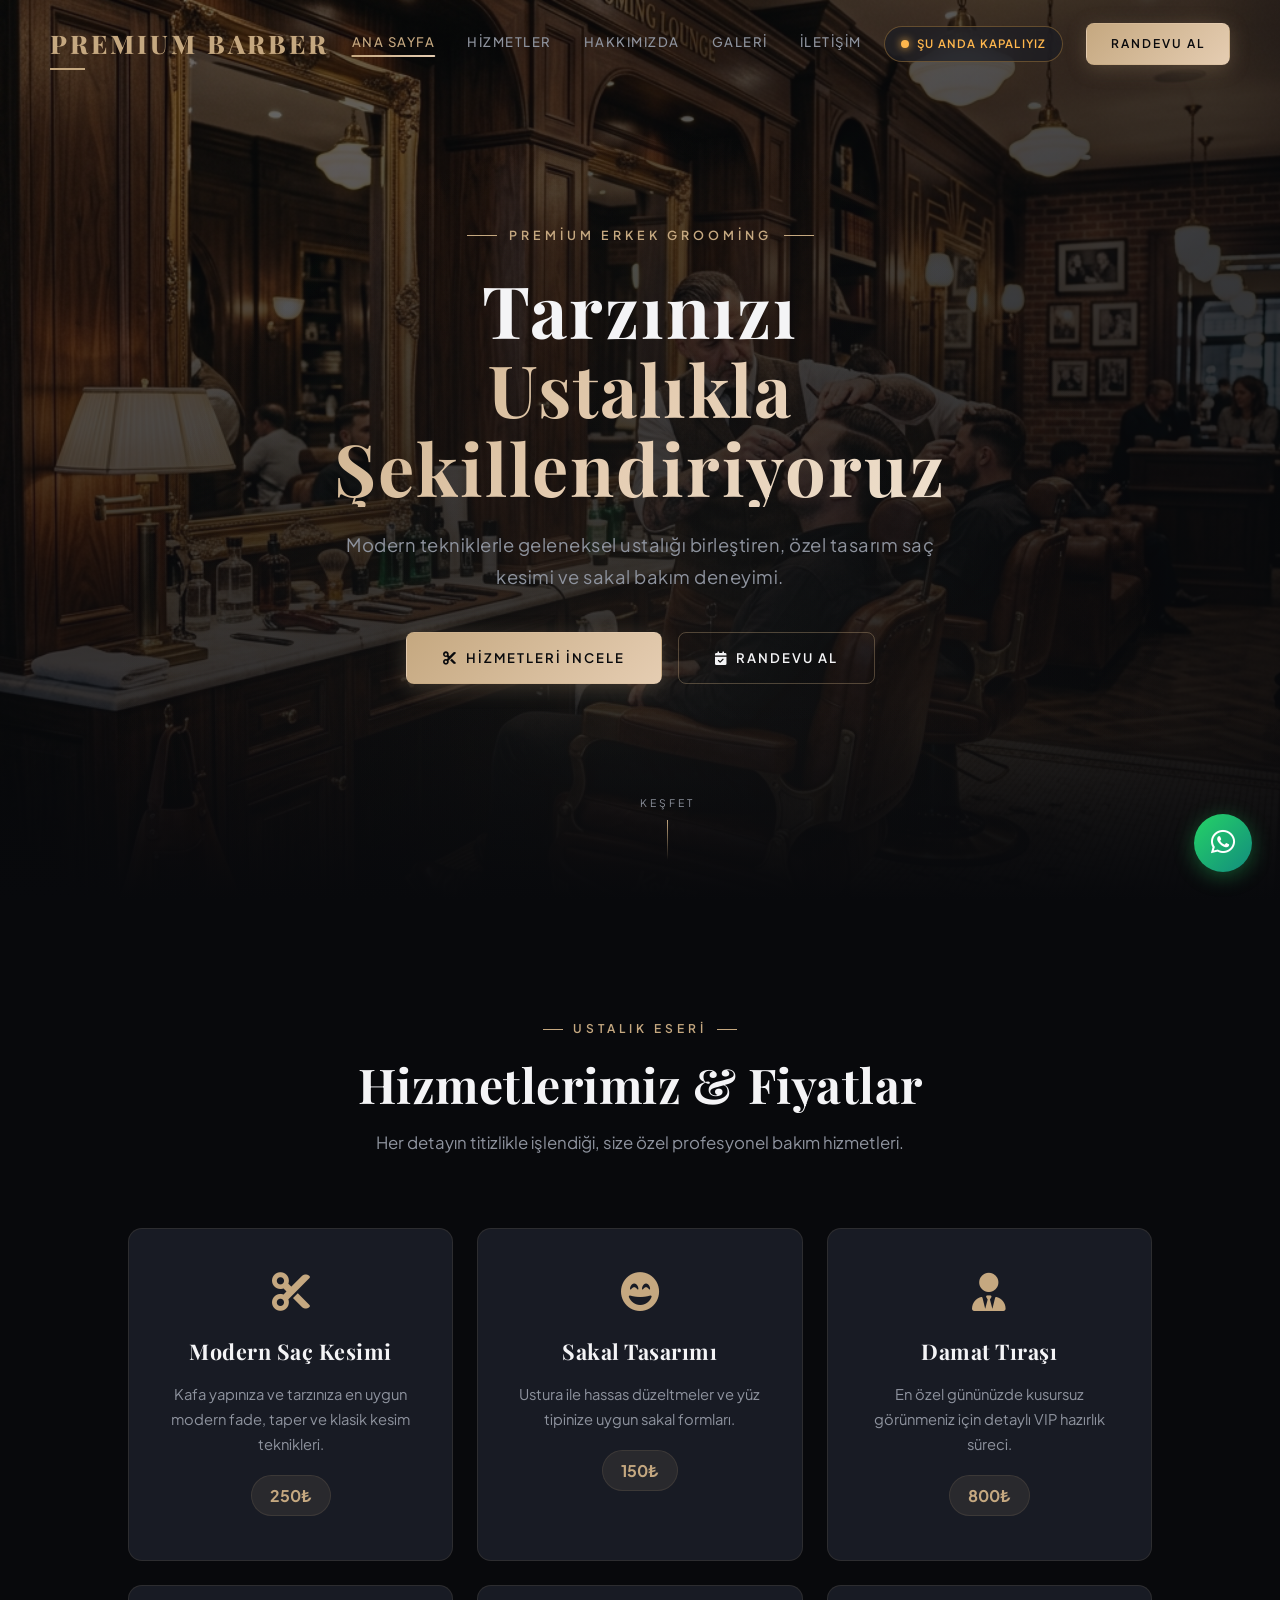
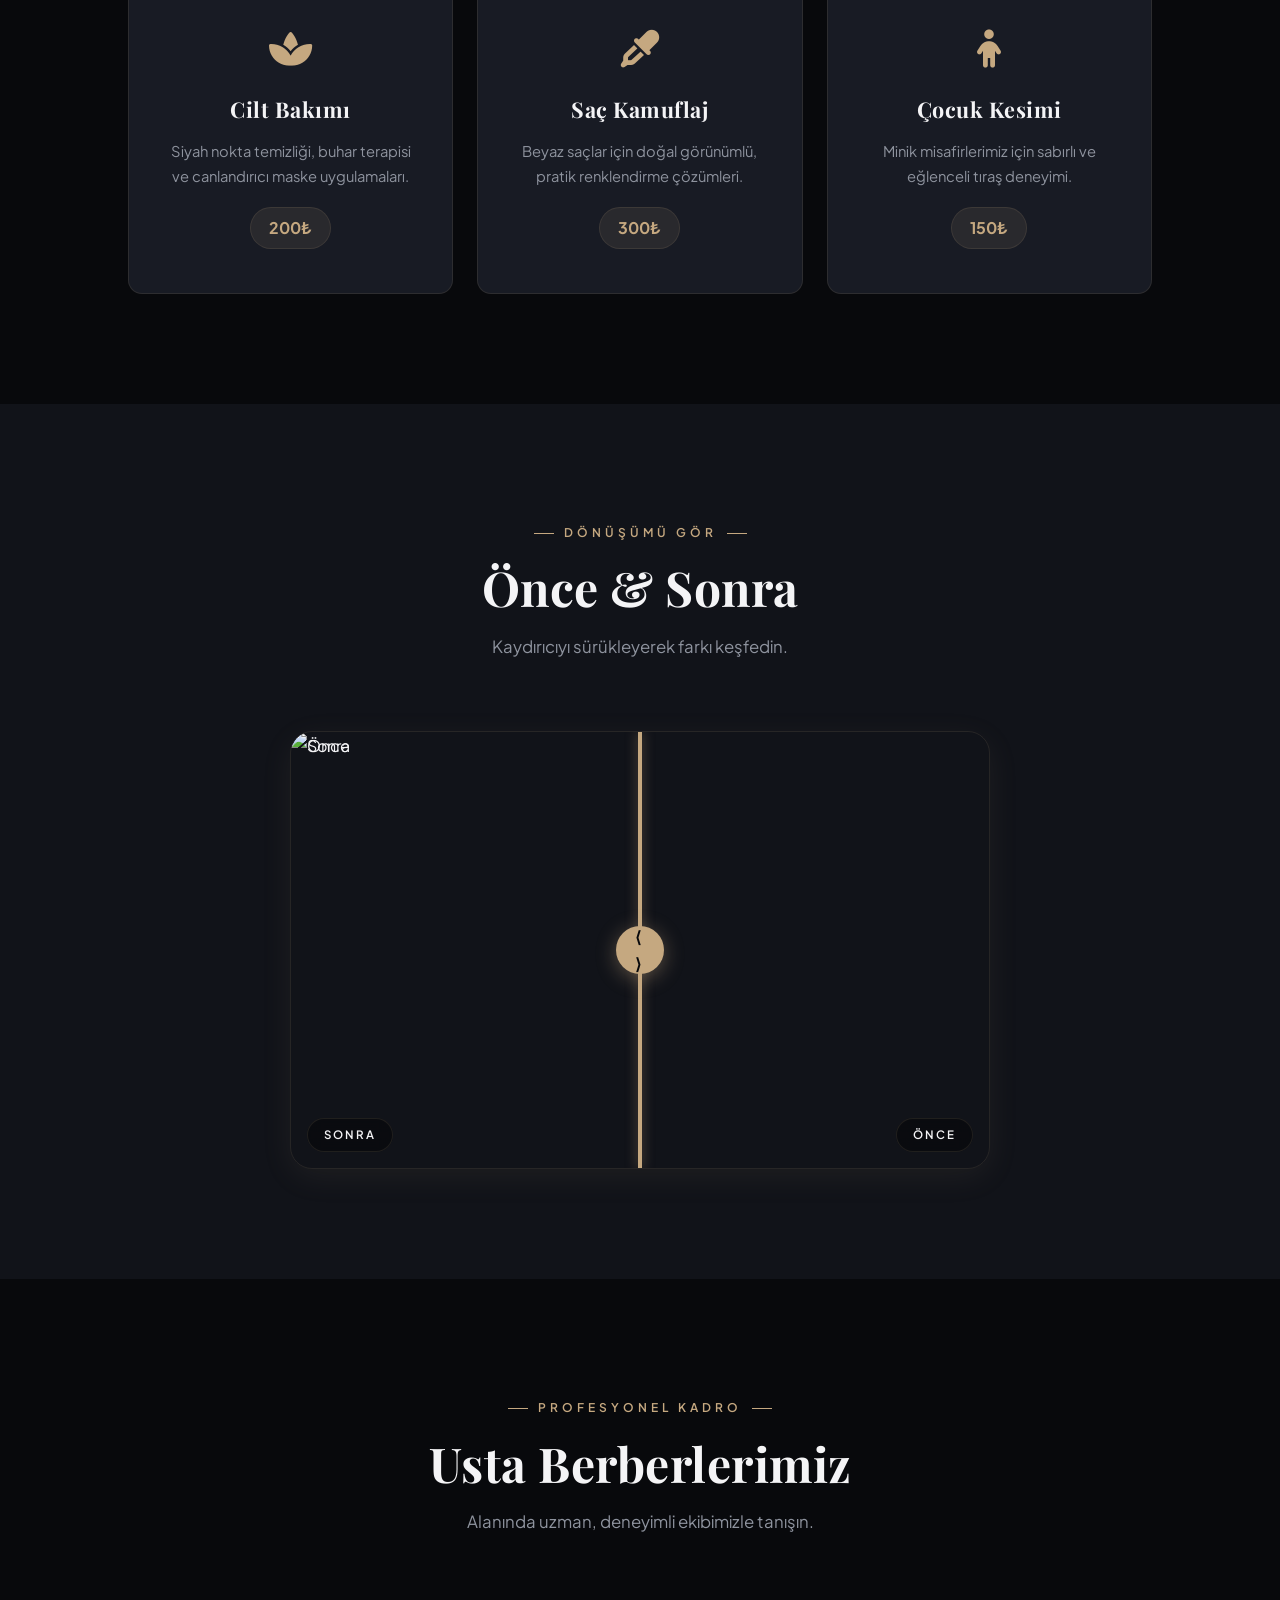
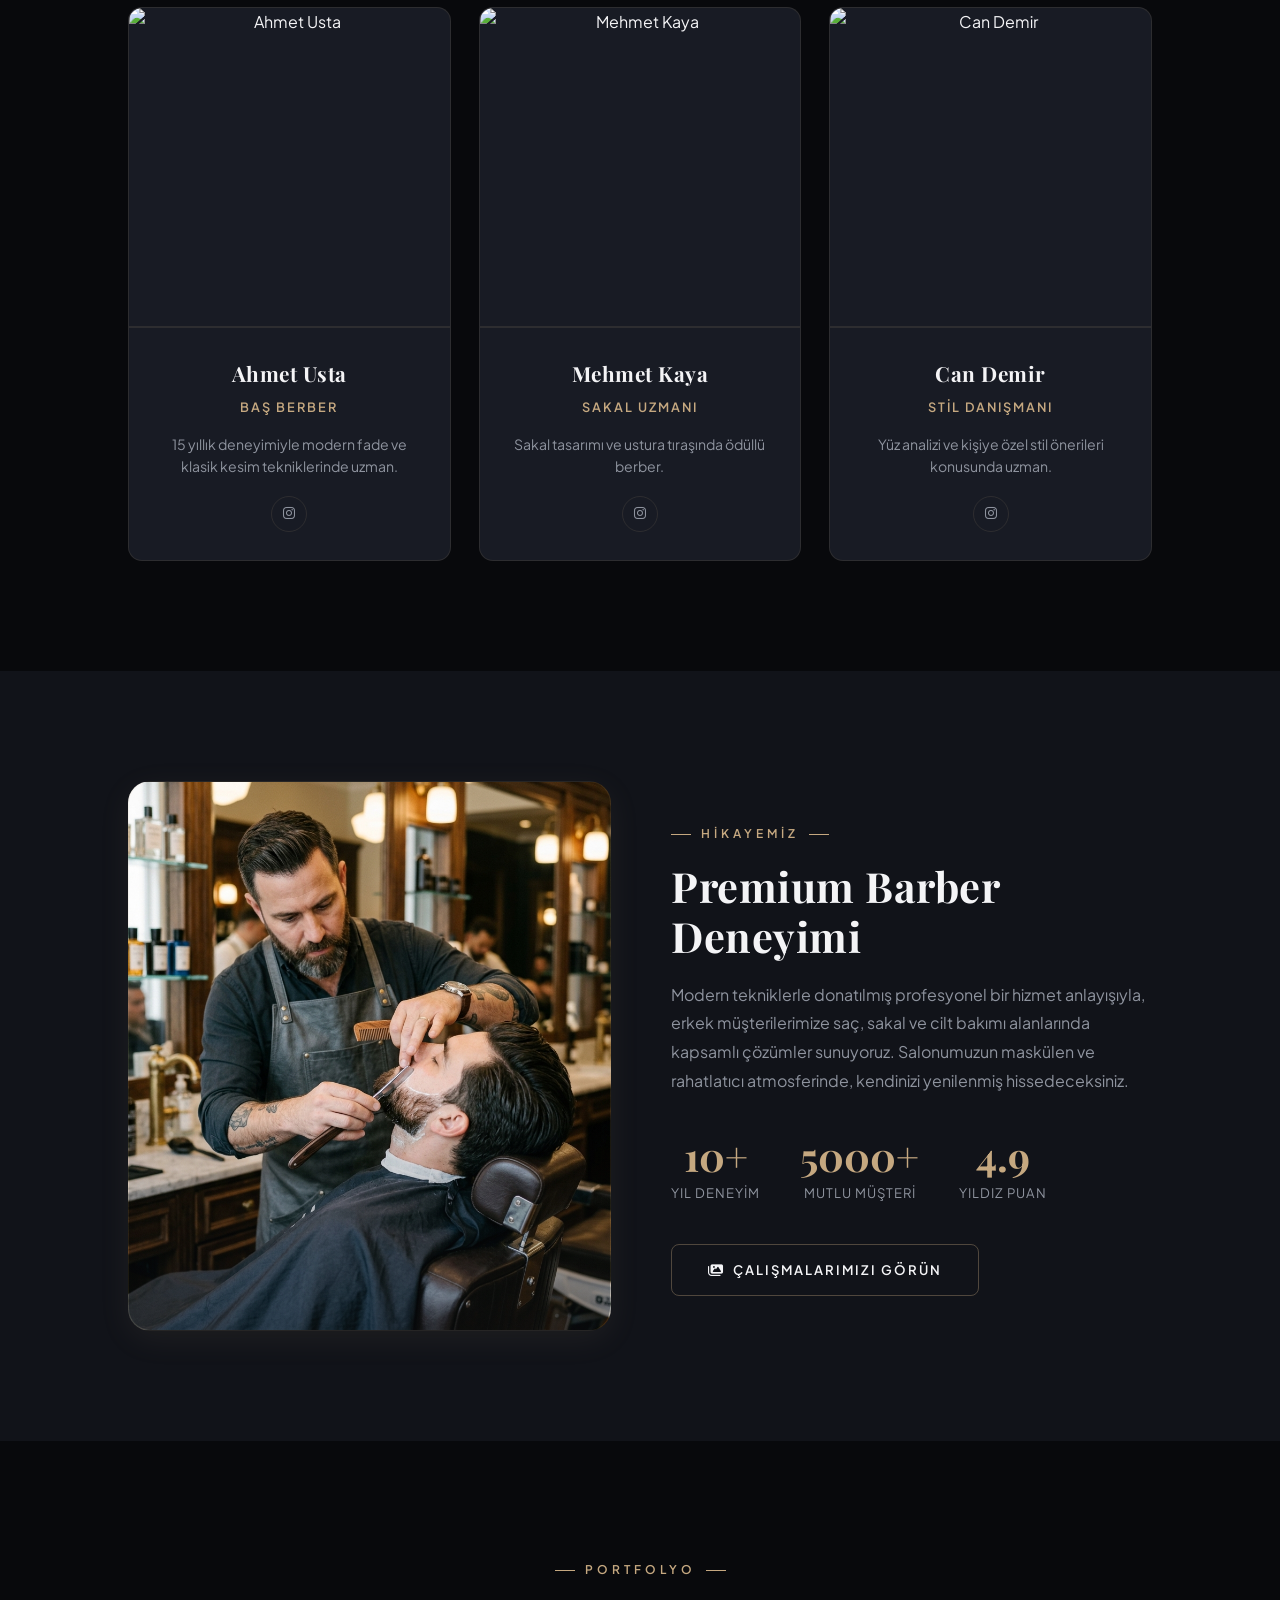
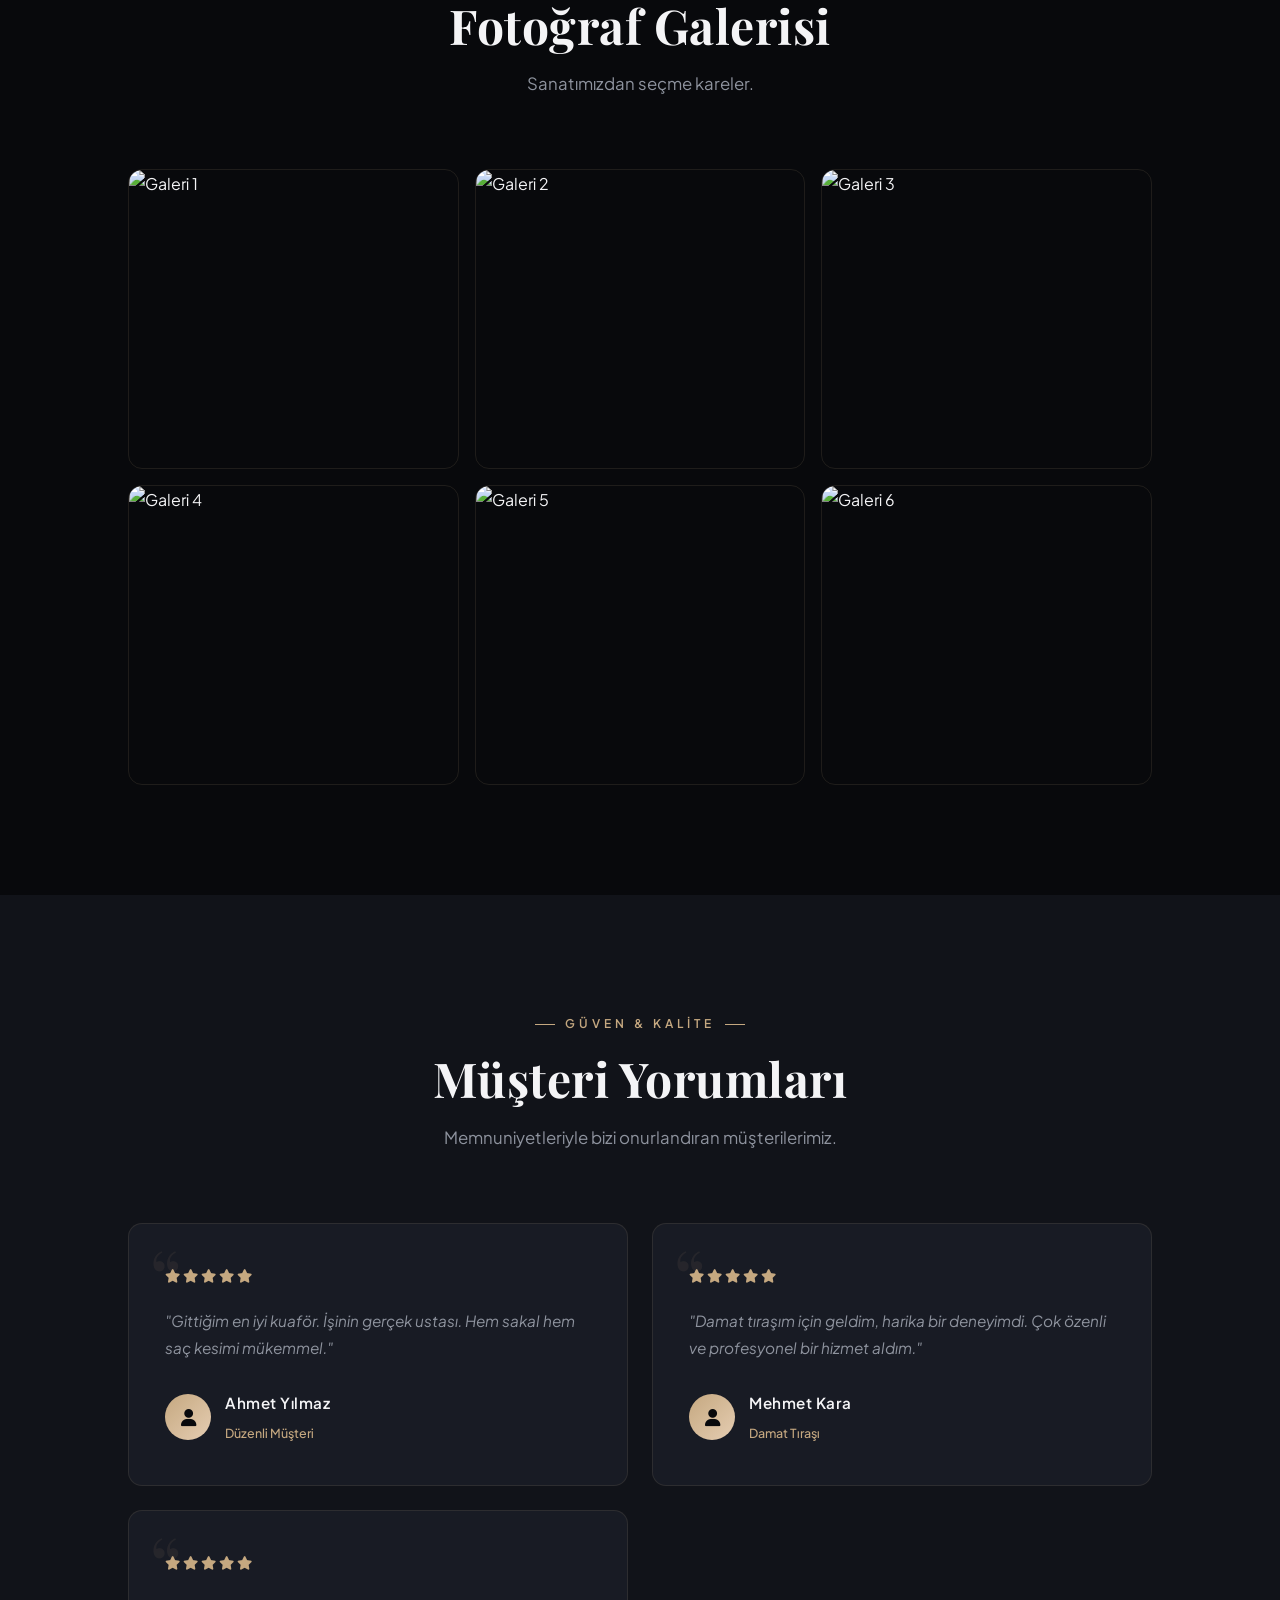
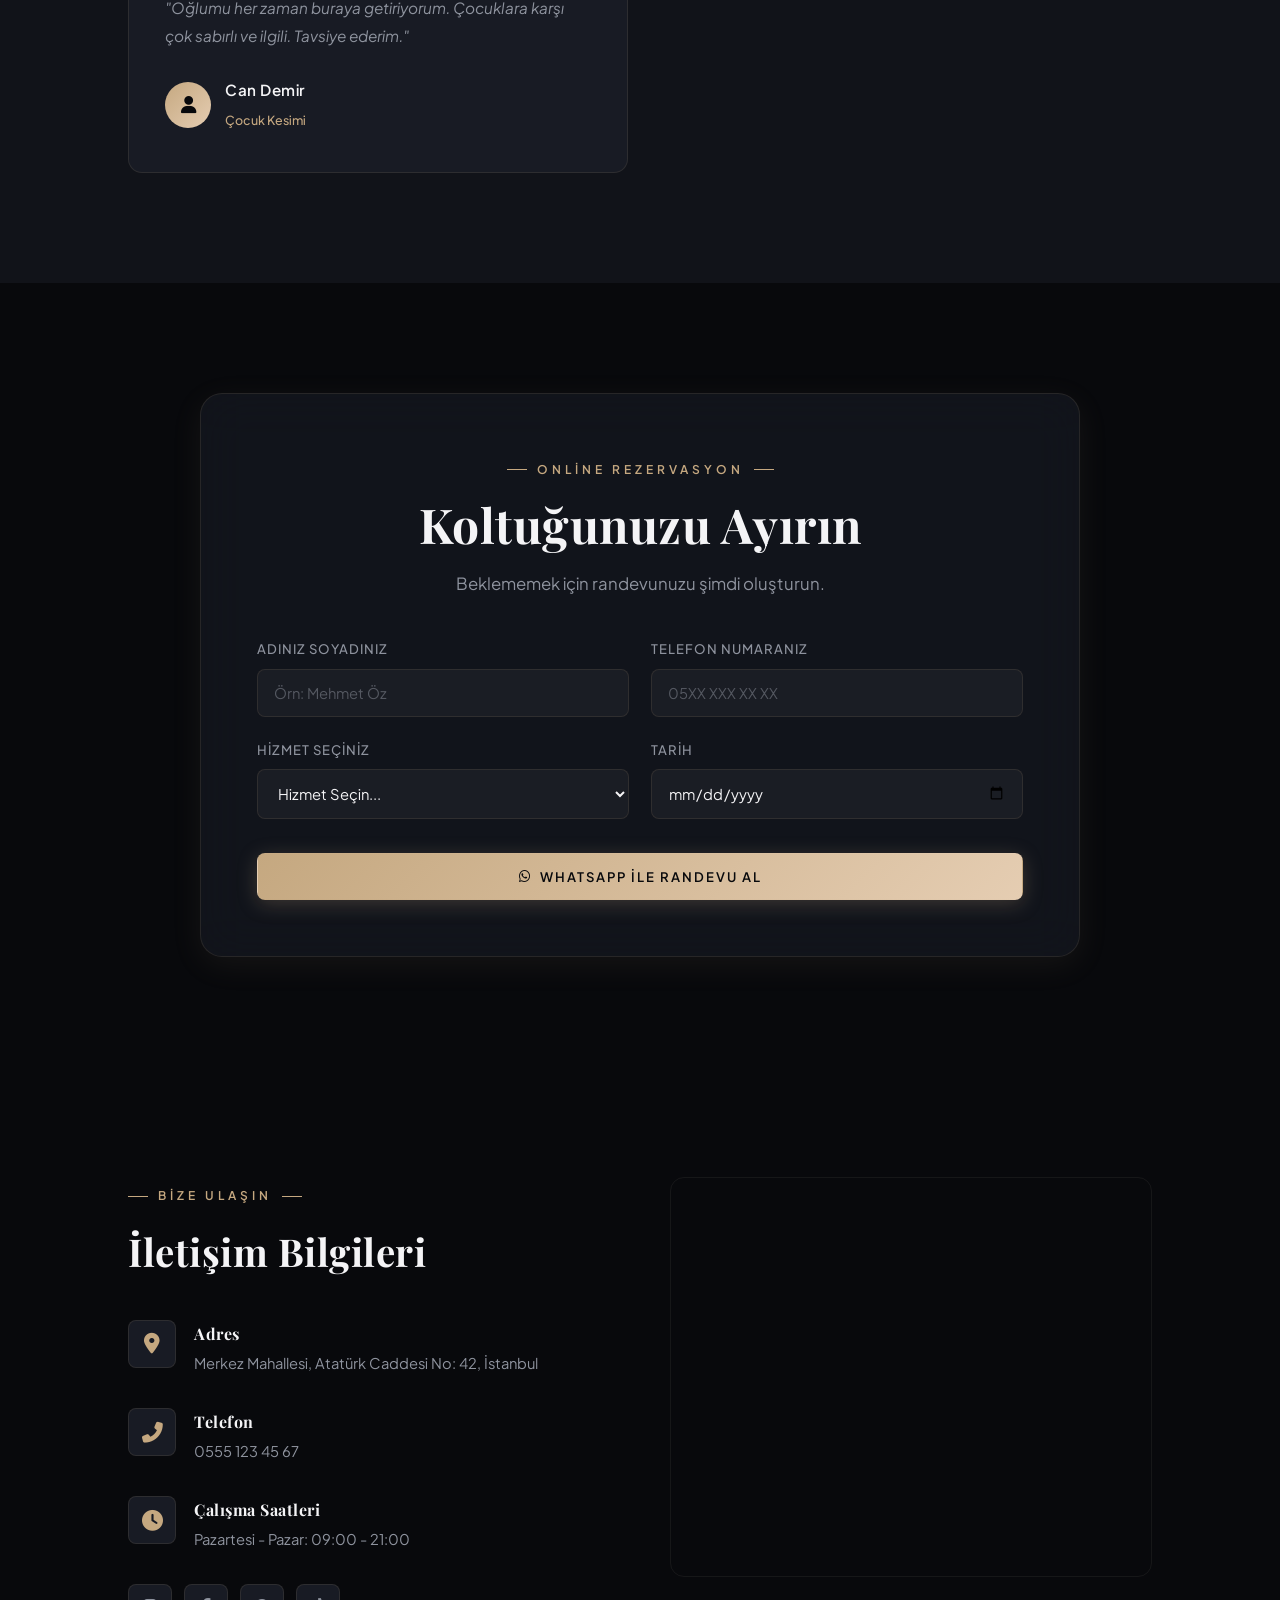
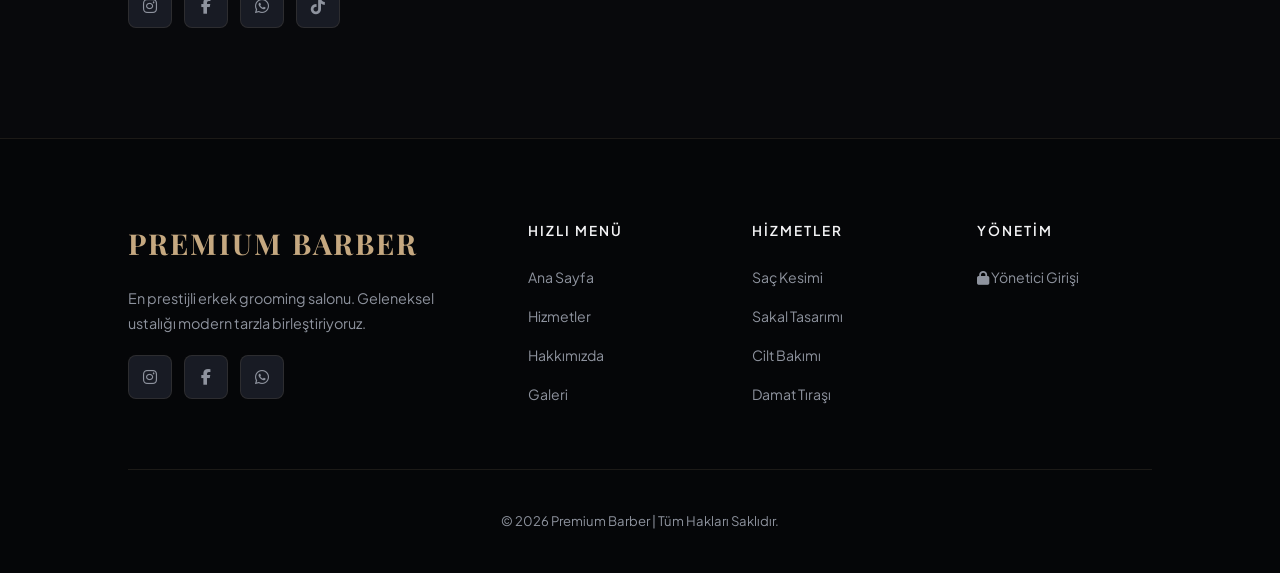
==== index.html @ 15aa69b0 "initial commit: Premium Barber shop template website" ====
<!DOCTYPE html>
<html lang="tr">
<head>
    <meta charset="UTF-8">
    <meta name="viewport" content="width=device-width, initial-scale=1.0">
    <title>Premium Barber | Profesyonel Erkek Kuaförü & Grooming</title>
    <meta name="description" content="Profesyonel erkek saç kesimi, sakal tasarımı ve kişisel bakım hizmetleri sunan 5 yıldızlı bir berber salonu. Online randevu ile koltuğunuzu hemen ayırın.">
    
    <!-- Google Fonts -->
    <link rel="preconnect" href="https://fonts.googleapis.com">
    <link rel="preconnect" href="https://fonts.gstatic.com" crossorigin>
    <link href="https://fonts.googleapis.com/css2?family=Playfair+Display:wght@700;800;900&family=Plus+Jakarta+Sans:wght@300;400;500;600;700&display=swap" rel="stylesheet">
    
    <!-- Font Awesome -->
    <link rel="stylesheet" href="https://cdnjs.cloudflare.com/ajax/libs/font-awesome/6.4.0/css/all.min.css">
    
    <!-- CSS -->
    <link rel="stylesheet" href="style.css">
</head>
<body>

    <!-- ===== NAVIGATION ===== -->
    <nav id="navbar">
        <a href="index.html" class="logo">PREMIUM BARBER</a>
        <div class="nav-links" id="navLinks">
            <a href="index.html" class="active">Ana Sayfa</a>
            <a href="hizmetler.html">Hizmetler</a>
            <a href="#hakkimizda">Hakkımızda</a>
            <a href="galeri.html">Galeri</a>
            <a href="#iletisim">İletişim</a>
        </div>

        <!-- Live Status Badge -->
        <div class="live-status-badge" id="liveStatusBadge">
            <span class="status-dot"></span>
            <span id="statusText">Kontrol ediliyor...</span>
        </div>

        <a href="#randevu" class="btn btn-primary" style="padding: 10px 24px; font-size: 0.75rem;">Randevu Al</a>
        <div class="hamburger" id="hamburger">
            <span></span>
            <span></span>
            <span></span>
        </div>
    </nav>

    <!-- ===== HERO SECTION ===== -->
    <section class="hero" id="hero">
        <div class="hero-content">
            <div class="hero-subtitle">
                <span>Premium Erkek Grooming</span>
            </div>
            <h1>Tarzınızı<br><span>Ustalıkla Şekillendiriyoruz</span></h1>
            <p>Modern tekniklerle geleneksel ustalığı birleştiren, özel tasarım saç kesimi ve sakal bakım deneyimi.</p>
            <div class="hero-btns">
                <a href="#hizmetler" class="btn btn-primary"><i class="fas fa-cut"></i> Hizmetleri İncele</a>
                <a href="#randevu" class="btn btn-outline"><i class="fas fa-calendar-check"></i> Randevu Al</a>
            </div>
        </div>
        <div class="scroll-indicator">
            <span>Keşfet</span>
            <div class="scroll-line"></div>
        </div>
    </section>

    <!-- ===== SERVICES SECTION ===== -->
    <section class="section" id="hizmetler">
        <div class="section-header">
            <div class="section-tag">Ustalık Eseri</div>
            <h2>Hizmetlerimiz & Fiyatlar</h2>
            <p>Her detayın titizlikle işlendiği, size özel profesyonel bakım hizmetleri.</p>
        </div>
        
        <div class="services-grid" id="servicesGrid">
            <!-- Dynamically rendered -->
        </div>
    </section>

    <!-- ===== BEFORE / AFTER SECTION ===== -->
    <section class="section ba-section" id="oncesonra">
        <div class="section-header">
            <div class="section-tag">Dönüşümü Gör</div>
            <h2>Önce & Sonra</h2>
            <p>Kaydırıcıyı sürükleyerek farkı keşfedin.</p>
        </div>
        
        <div class="ba-container" id="baSlider">
            <img class="ba-before" src="https://images.unsplash.com/photo-1621605815841-aa88c82b0ad2?auto=format&fit=crop&q=80&w=900" alt="Önce">
            <img class="ba-after" src="https://images.unsplash.com/photo-1503951914875-452162b0f3f1?auto=format&fit=crop&q=80&w=900" alt="Sonra">
            <div class="ba-handle" id="baHandle"></div>
            <div class="ba-label before-label">Önce</div>
            <div class="ba-label after-label">Sonra</div>
        </div>
    </section>

    <!-- ===== TEAM SECTION ===== -->
    <section class="section team-section" id="ekip">
        <div class="section-header">
            <div class="section-tag">Profesyonel Kadro</div>
            <h2>Usta Berberlerimiz</h2>
            <p>Alanında uzman, deneyimli ekibimizle tanışın.</p>
        </div>
        
        <div class="team-grid" id="teamGrid">
            <!-- Dynamically rendered -->
        </div>
    </section>

    <!-- ===== ABOUT SECTION ===== -->
    <section class="section about" id="hakkimizda">
        <div class="about-image"></div>
        <div class="about-content">
            <div class="section-tag" style="justify-content: flex-start;">Hikayemiz</div>
            <h2 id="dyn-about-title">Premium Barber Deneyimi</h2>
            <p id="dyn-about-text">Modern tekniklerle donatılmış profesyonel bir hizmet anlayışıyla, erkek müşterilerimize saç, sakal ve cilt bakımı alanlarında kapsamlı çözümler sunuyoruz. Salonumuzun maskülen ve rahatlatıcı atmosferinde, kendinizi yenilenmiş hissedeceksiniz.</p>
            
            <div class="about-stats">
                <div class="stat-item">
                    <div class="stat-number" id="statYears">10+</div>
                    <div class="stat-label">Yıl Deneyim</div>
                </div>
                <div class="stat-item">
                    <div class="stat-number" id="statClients">5000+</div>
                    <div class="stat-label">Mutlu Müşteri</div>
                </div>
                <div class="stat-item">
                    <div class="stat-number" id="statRating">4.9</div>
                    <div class="stat-label">Yıldız Puan</div>
                </div>
            </div>

            <a href="galeri.html" class="btn btn-outline" style="margin-top: 40px;"><i class="fas fa-images"></i> Çalışmalarımızı Görün</a>
        </div>
    </section>

    <!-- ===== GALLERY SECTION ===== -->
    <section class="section" id="galeri" style="background: var(--dark-bg);">
        <div class="section-header">
            <div class="section-tag">Portfolyo</div>
            <h2>Fotoğraf Galerisi</h2>
            <p>Sanatımızdan seçme kareler.</p>
        </div>
        
        <div class="gallery-grid" id="galleryGrid">
            <!-- Dynamically rendered -->
        </div>
    </section>

    <!-- ===== TESTIMONIALS SECTION ===== -->
    <section class="section" id="yorumlar" style="background: var(--soft-dark);">
        <div class="section-header">
            <div class="section-tag">Güven & Kalite</div>
            <h2>Müşteri Yorumları</h2>
            <p>Memnuniyetleriyle bizi onurlandıran müşterilerimiz.</p>
        </div>
        <div class="testimonials-grid" id="testimonialsGrid">
            <!-- Dynamically rendered -->
        </div>
    </section>

    <!-- ===== APPOINTMENT SECTION ===== -->
    <section class="section appointment" id="randevu">
        <div class="booking-container">
            <div class="section-header" style="margin-bottom: 40px;">
                <div class="section-tag">Online Rezervasyon</div>
                <h2>Koltuğunuzu Ayırın</h2>
                <p>Beklememek için randevunuzu şimdi oluşturun.</p>
            </div>
            <form class="booking-form" id="bookingForm">
                <div class="form-group">
                    <label for="name">Adınız Soyadınız</label>
                    <input type="text" id="name" placeholder="Örn: Mehmet Öz" required>
                </div>
                <div class="form-group">
                    <label for="phone">Telefon Numaranız</label>
                    <input type="tel" id="phone" placeholder="05XX XXX XX XX" required>
                </div>
                <div class="form-group">
                    <label for="service">Hizmet Seçiniz</label>
                    <select id="service" required>
                        <option value="">Hizmet Seçin...</option>
                        <option value="Saç Kesimi">Saç Kesimi</option>
                        <option value="Sakal Tasarımı">Sakal Tasarımı</option>
                        <option value="Damat Tıraşı">Damat Tıraşı</option>
                        <option value="Cilt Bakımı">Cilt Bakımı</option>
                        <option value="Saç Kamuflaj">Saç Kamuflaj</option>
                    </select>
                </div>
                <div class="form-group">
                    <label for="date">Tarih</label>
                    <input type="date" id="date" required>
                </div>
                <button type="submit" class="btn btn-primary"><i class="fab fa-whatsapp"></i> WhatsApp ile Randevu Al</button>
            </form>
        </div>
    </section>

    <!-- ===== CONTACT & INFO ===== -->
    <section class="section" id="iletisim">
        <div class="info-section">
            <div class="contact-info">
                <div class="section-tag" style="justify-content: flex-start; margin-bottom: 12px;">Bize Ulaşın</div>
                <h2 style="font-size: 2.4rem; margin-bottom: 36px;">İletişim Bilgileri</h2>
                
                <div class="info-item">
                    <div class="info-icon"><i class="fas fa-map-marker-alt"></i></div>
                    <div class="info-text">
                        <h4>Adres</h4>
                        <p id="dyn-address">Merkez Mahallesi, Atatürk Caddesi No: 42, İstanbul</p>
                    </div>
                </div>
                
                <div class="info-item">
                    <div class="info-icon"><i class="fas fa-phone-alt"></i></div>
                    <div class="info-text">
                        <h4>Telefon</h4>
                        <p id="dyn-phone">0555 123 45 67</p>
                    </div>
                </div>
                
                <div class="info-item">
                    <div class="info-icon"><i class="fas fa-clock"></i></div>
                    <div class="info-text">
                        <h4>Çalışma Saatleri</h4>
                        <p id="dyn-hours">Hafta İçi & Hafta Sonu: 09:00 - 21:00</p>
                    </div>
                </div>

                <div class="social-icons" style="margin-top: 30px;">
                    <a href="#" aria-label="Instagram"><i class="fab fa-instagram"></i></a>
                    <a href="#" aria-label="Facebook"><i class="fab fa-facebook-f"></i></a>
                    <a href="#" aria-label="WhatsApp"><i class="fab fa-whatsapp"></i></a>
                    <a href="#" aria-label="TikTok"><i class="fab fa-tiktok"></i></a>
                </div>
            </div>
            
            <div class="map-container">
                <iframe id="dyn-map" src="https://www.google.com/maps/embed?pb=!1m18!1m12!1m3!1d3008.0!2d28.97!3d41.01!2m3!1f0!2f0!3f0!3m2!1i1024!2i768!4f13.1!3m3!1m2!1s0x0%3A0x0!2zNDHCsDAyJzAwLjAiTiAyOMKwNTgnMDAuMCJF!5e0!3m2!1str!2str!4v1684150000000!5m2!1str!2str" width="100%" height="100%" style="border:0;" allowfullscreen="" loading="lazy"></iframe>
            </div>
        </div>
    </section>

    <!-- ===== FOOTER ===== -->
    <footer>
        <div class="footer-content">
            <div class="footer-logo">
                <h3>PREMIUM BARBER</h3>
                <p>En prestijli erkek grooming salonu. Geleneksel ustalığı modern tarzla birleştiriyoruz.</p>
                <div class="social-icons" style="margin-top: 20px;">
                    <a href="#" aria-label="Instagram"><i class="fab fa-instagram"></i></a>
                    <a href="#" aria-label="Facebook"><i class="fab fa-facebook-f"></i></a>
                    <a href="#" aria-label="WhatsApp"><i class="fab fa-whatsapp"></i></a>
                </div>
            </div>
            <div class="footer-links">
                <h4>Hızlı Menü</h4>
                <ul>
                    <li><a href="index.html">Ana Sayfa</a></li>
                    <li><a href="hizmetler.html">Hizmetler</a></li>
                    <li><a href="#hakkimizda">Hakkımızda</a></li>
                    <li><a href="galeri.html">Galeri</a></li>
                </ul>
            </div>
            <div class="footer-links">
                <h4>Hizmetler</h4>
                <ul>
                    <li><a href="#hizmetler">Saç Kesimi</a></li>
                    <li><a href="#hizmetler">Sakal Tasarımı</a></li>
                    <li><a href="#hizmetler">Cilt Bakımı</a></li>
                    <li><a href="#hizmetler">Damat Tıraşı</a></li>
                </ul>
            </div>
            <div class="footer-links">
                <h4>Yönetim</h4>
                <ul>
                    <li><a href="login.html"><i class="fas fa-lock"></i> Yönetici Girişi</a></li>
                </ul>
            </div>
        </div>
        <div class="copyright">
            <p>&copy; 2026 Premium Barber | Tüm Hakları Saklıdır.</p>
        </div>
    </footer>

    <!-- WhatsApp Floating Button -->
    <a href="https://wa.me/905551234567" target="_blank" class="whatsapp-float" id="whatsappFloat" title="WhatsApp ile mesaj gönderin">
        <i class="fab fa-whatsapp"></i>
    </a>

    <script src="script.js"></script>
</body>
</html>
---- style.css ----
/* ============================================
   OBSIDIAN & BRUSHED CHAMPAGNE GOLD DESIGN SYSTEM
   Premium Barber Showcase — style.css
   ============================================ */

/* ---------- Design Tokens ---------- */
:root {
    --dark-bg: #08090C;
    --soft-dark: #111319;
    --card-bg: #181B24;
    --primary-gold: #C5A880;
    --accent-gold: #E5CDB2;
    --light-gold: #F0E4D4;
    --text-main: #F4F4F6;
    --text-muted: #8E939E;
    --glass-bg: rgba(24, 27, 36, 0.65);
    --glass-border: rgba(197, 168, 128, 0.12);
    --glass-border-hover: rgba(197, 168, 128, 0.35);
    --glow-shadow: 0 8px 32px 0 rgba(197, 168, 128, 0.08);
    --glow-shadow-hover: 0 12px 48px 0 rgba(197, 168, 128, 0.18);
    --transition: all 0.45s cubic-bezier(0.4, 0, 0.15, 1);
    --transition-fast: all 0.25s cubic-bezier(0.4, 0, 0.15, 1);
    --radius-sm: 8px;
    --radius-md: 14px;
    --radius-lg: 22px;
    --radius-xl: 32px;
}

/* ---------- Reset & Base ---------- */
*, *::before, *::after {
    margin: 0;
    padding: 0;
    box-sizing: border-box;
}

html {
    scroll-behavior: smooth;
}

body {
    background-color: var(--dark-bg);
    color: var(--text-main);
    overflow-x: hidden;
    line-height: 1.7;
    font-family: 'Plus Jakarta Sans', 'Inter', sans-serif;
    font-weight: 400;
    -webkit-font-smoothing: antialiased;
    -moz-osx-font-smoothing: grayscale;
}

h1, h2, h3, h4, .brand-name {
    font-family: 'Playfair Display', serif;
    font-weight: 700;
    letter-spacing: 0.5px;
}

img {
    max-width: 100%;
    display: block;
}

a {
    color: inherit;
    text-decoration: none;
}

/* ---------- Custom Scrollbar ---------- */
::-webkit-scrollbar {
    width: 7px;
}
::-webkit-scrollbar-track {
    background: var(--dark-bg);
}
::-webkit-scrollbar-thumb {
    background: linear-gradient(180deg, var(--primary-gold), var(--accent-gold));
    border-radius: 20px;
}

/* ---------- Selection ---------- */
::selection {
    background: var(--primary-gold);
    color: var(--dark-bg);
}

/* ============================================
   NAVIGATION
   ============================================ */
nav {
    position: fixed;
    top: 0;
    width: 100%;
    padding: 22px 50px;
    display: flex;
    justify-content: space-between;
    align-items: center;
    z-index: 1000;
    transition: var(--transition);
    background: transparent;
}

nav.scrolled {
    padding: 14px 50px;
    background: rgba(8, 9, 12, 0.88);
    backdrop-filter: blur(24px) saturate(1.6);
    -webkit-backdrop-filter: blur(24px) saturate(1.6);
    border-bottom: 1px solid var(--glass-border);
    box-shadow: 0 4px 30px rgba(0, 0, 0, 0.3);
}

.logo {
    font-family: 'Playfair Display', serif;
    font-size: 1.6rem;
    font-weight: 800;
    color: var(--primary-gold);
    text-decoration: none;
    letter-spacing: 3px;
    position: relative;
}

.logo::after {
    content: '';
    position: absolute;
    bottom: -4px;
    left: 0;
    width: 35px;
    height: 2px;
    background: var(--primary-gold);
    transition: var(--transition);
}

.logo:hover::after {
    width: 100%;
}

.nav-links {
    display: flex;
    gap: 32px;
    align-items: center;
}

.nav-links a {
    color: var(--text-muted);
    text-decoration: none;
    font-weight: 500;
    font-size: 0.82rem;
    text-transform: uppercase;
    letter-spacing: 1.5px;
    transition: var(--transition-fast);
    position: relative;
    padding-bottom: 4px;
}

.nav-links a::after {
    content: '';
    position: absolute;
    bottom: 0;
    left: 50%;
    width: 0;
    height: 2px;
    background: linear-gradient(90deg, var(--primary-gold), var(--accent-gold));
    transition: var(--transition);
    transform: translateX(-50%);
    border-radius: 2px;
}

.nav-links a:hover {
    color: var(--text-main);
}

.nav-links a:hover::after,
.nav-links a.active::after {
    width: 100%;
}

.nav-links a.active {
    color: var(--primary-gold);
}

/* Live Status Badge (Navbar) */
.live-status-badge {
    display: flex;
    align-items: center;
    gap: 8px;
    font-family: 'Plus Jakarta Sans', sans-serif;
    font-size: 0.72rem;
    font-weight: 600;
    text-transform: uppercase;
    letter-spacing: 1.2px;
    padding: 7px 16px;
    border-radius: 50px;
    border: 1px solid var(--glass-border);
    background: var(--glass-bg);
    backdrop-filter: blur(12px);
    white-space: nowrap;
}

.live-status-badge.open {
    border-color: rgba(72, 199, 142, 0.3);
    color: #48C78E;
}

.live-status-badge.closed {
    border-color: rgba(255, 183, 77, 0.3);
    color: #FFB74D;
}

.status-dot {
    width: 8px;
    height: 8px;
    border-radius: 50%;
    display: inline-block;
}

.live-status-badge.open .status-dot {
    background: #48C78E;
    box-shadow: 0 0 8px #48C78E;
    animation: statusPulse 2s infinite;
}

.live-status-badge.closed .status-dot {
    background: #FFB74D;
    box-shadow: 0 0 8px #FFB74D;
    animation: statusPulse 3s infinite;
}

@keyframes statusPulse {
    0%, 100% { opacity: 1; transform: scale(1); }
    50% { opacity: 0.5; transform: scale(0.8); }
}

/* ============================================
   BUTTONS
   ============================================ */
.btn {
    padding: 14px 36px;
    border-radius: var(--radius-sm);
    text-decoration: none;
    font-family: 'Plus Jakarta Sans', sans-serif;
    font-weight: 600;
    font-size: 0.82rem;
    text-transform: uppercase;
    letter-spacing: 2px;
    transition: var(--transition);
    display: inline-flex;
    align-items: center;
    justify-content: center;
    gap: 8px;
    cursor: pointer;
    border: none;
    position: relative;
    overflow: hidden;
}

.btn::before {
    content: '';
    position: absolute;
    top: 0;
    left: -100%;
    width: 100%;
    height: 100%;
    background: linear-gradient(90deg, transparent, rgba(255,255,255,0.15), transparent);
    transition: left 0.5s ease;
}

.btn:hover::before {
    left: 100%;
}

.btn-primary {
    background: linear-gradient(135deg, var(--primary-gold), var(--accent-gold));
    color: var(--dark-bg);
    border: 1px solid transparent;
    box-shadow: 0 4px 20px rgba(197, 168, 128, 0.25);
}

.btn-primary:hover {
    transform: translateY(-2px);
    box-shadow: 0 8px 32px rgba(197, 168, 128, 0.4);
}

.btn-outline {
    background: transparent;
    color: var(--text-main);
    border: 1px solid var(--glass-border-hover);
}

.btn-outline:hover {
    border-color: var(--primary-gold);
    color: var(--primary-gold);
    transform: translateY(-2px);
    box-shadow: var(--glow-shadow);
}

/* ============================================
   HERO SECTION
   ============================================ */
.hero {
    height: 100vh;
    min-height: 700px;
    width: 100%;
    position: relative;
    display: flex;
    align-items: center;
    justify-content: center;
    text-align: center;
    background: linear-gradient(160deg, rgba(8,9,12,0.55) 0%, rgba(8,9,12,0.80) 50%, rgba(8,9,12,0.92) 100%),
                url('assets/images/hero-men.png');
    background-size: cover;
    background-position: center;
    background-attachment: fixed;
    overflow: hidden;
}

.hero::before {
    content: '';
    position: absolute;
    top: 0;
    left: 0;
    width: 100%;
    height: 100%;
    background: radial-gradient(ellipse at 50% 80%, rgba(197, 168, 128, 0.06) 0%, transparent 60%);
    pointer-events: none;
}

.hero::after {
    content: '';
    position: absolute;
    bottom: 0;
    left: 0;
    width: 100%;
    height: 200px;
    background: linear-gradient(to top, var(--dark-bg), transparent);
    pointer-events: none;
}

.hero-content {
    max-width: 860px;
    padding: 20px;
    position: relative;
    z-index: 2;
}

.hero-subtitle {
    display: inline-flex;
    align-items: center;
    gap: 12px;
    font-family: 'Plus Jakarta Sans', sans-serif;
    font-size: 0.78rem;
    font-weight: 600;
    text-transform: uppercase;
    letter-spacing: 4px;
    color: var(--primary-gold);
    margin-bottom: 24px;
    opacity: 0;
    animation: fadeInUp 0.8s 0.2s forwards;
}

.hero-subtitle::before,
.hero-subtitle::after {
    content: '';
    width: 30px;
    height: 1px;
    background: var(--primary-gold);
}

.hero h1 {
    font-size: 4.5rem;
    margin-bottom: 22px;
    letter-spacing: 2px;
    line-height: 1.1;
    opacity: 0;
    animation: fadeInUp 0.8s 0.4s forwards;
}

.hero h1 span {
    display: block;
    background: linear-gradient(135deg, var(--primary-gold), var(--accent-gold), var(--light-gold));
    -webkit-background-clip: text;
    -webkit-text-fill-color: transparent;
    background-clip: text;
}

.hero p {
    font-size: 1.15rem;
    color: var(--text-muted);
    margin-bottom: 40px;
    letter-spacing: 0.5px;
    max-width: 600px;
    margin-left: auto;
    margin-right: auto;
    opacity: 0;
    animation: fadeInUp 0.8s 0.6s forwards;
}

.hero-btns {
    display: flex;
    gap: 16px;
    justify-content: center;
    flex-wrap: wrap;
    opacity: 0;
    animation: fadeInUp 0.8s 0.8s forwards;
}

/* Scroll indicator */
.scroll-indicator {
    position: absolute;
    bottom: 40px;
    left: 50%;
    transform: translateX(-50%);
    z-index: 3;
    display: flex;
    flex-direction: column;
    align-items: center;
    gap: 8px;
    opacity: 0;
    animation: fadeInUp 1s 1.2s forwards;
}

.scroll-indicator span {
    font-size: 0.65rem;
    text-transform: uppercase;
    letter-spacing: 3px;
    color: var(--text-muted);
}

.scroll-indicator .scroll-line {
    width: 1px;
    height: 40px;
    background: linear-gradient(to bottom, var(--primary-gold), transparent);
    animation: scrollBounce 2s infinite;
}

@keyframes scrollBounce {
    0%, 100% { transform: scaleY(1); opacity: 1; }
    50% { transform: scaleY(0.5); opacity: 0.3; }
}

/* ============================================
   SECTIONS BASE
   ============================================ */
.section {
    padding: 110px 10%;
    position: relative;
}

.section-header {
    text-align: center;
    margin-bottom: 70px;
}

.section-tag {
    display: inline-flex;
    align-items: center;
    gap: 10px;
    color: var(--primary-gold);
    text-transform: uppercase;
    letter-spacing: 4px;
    font-size: 0.75rem;
    font-weight: 600;
    margin-bottom: 16px;
}

.section-tag::before,
.section-tag::after {
    content: '';
    width: 20px;
    height: 1px;
    background: var(--primary-gold);
}

.section-header h2 {
    font-size: 3rem;
    margin-bottom: 16px;
    line-height: 1.2;
}

.section-header p {
    color: var(--text-muted);
    font-size: 1.05rem;
    max-width: 560px;
    margin: 0 auto;
}

/* Legacy divider support */
.section-title {
    text-align: center;
    margin-bottom: 60px;
}

.section-title h2 {
    font-size: 3rem;
    margin-bottom: 15px;
}

.section-title .divider {
    width: 60px;
    height: 2px;
    background: linear-gradient(90deg, var(--primary-gold), var(--accent-gold));
    margin: 0 auto;
    border-radius: 2px;
}

/* ============================================
   SERVICES SECTION
   ============================================ */
.services-grid {
    display: grid;
    grid-template-columns: repeat(auto-fit, minmax(320px, 1fr));
    gap: 24px;
}

.service-card {
    background: var(--card-bg);
    padding: 44px 36px;
    border: 1px solid var(--glass-border);
    border-radius: var(--radius-md);
    transition: var(--transition);
    position: relative;
    overflow: hidden;
    text-align: center;
}

.service-card::before {
    content: '';
    position: absolute;
    top: 0;
    left: 0;
    width: 100%;
    height: 3px;
    background: linear-gradient(90deg, transparent, var(--primary-gold), transparent);
    opacity: 0;
    transition: var(--transition);
}

.service-card::after {
    content: '';
    position: absolute;
    inset: 0;
    background: radial-gradient(circle at 50% 0%, rgba(197, 168, 128, 0.04) 0%, transparent 60%);
    opacity: 0;
    transition: var(--transition);
}

.service-card:hover {
    transform: translateY(-8px);
    border-color: var(--glass-border-hover);
    box-shadow: var(--glow-shadow-hover);
}

.service-card:hover::before {
    opacity: 1;
}

.service-card:hover::after {
    opacity: 1;
}

.service-icon {
    font-size: 2.4rem;
    color: var(--primary-gold);
    margin-bottom: 22px;
    position: relative;
    z-index: 1;
}

.service-card h3 {
    font-size: 1.35rem;
    margin-bottom: 12px;
    position: relative;
    z-index: 1;
}

.service-card p {
    color: var(--text-muted);
    font-size: 0.92rem;
    line-height: 1.7;
    position: relative;
    z-index: 1;
}

.service-price {
    display: inline-block;
    margin-top: 18px;
    padding: 6px 18px;
    background: rgba(197, 168, 128, 0.1);
    border: 1px solid var(--glass-border);
    border-radius: 50px;
    color: var(--primary-gold);
    font-family: 'Plus Jakarta Sans', sans-serif;
    font-weight: 700;
    font-size: 1rem;
    position: relative;
    z-index: 1;
}

/* ============================================
   BEFORE / AFTER SLIDER
   ============================================ */
.ba-section {
    background: var(--soft-dark);
}

.ba-container {
    max-width: 700px;
    margin: 0 auto;
    position: relative;
    overflow: hidden;
    border-radius: var(--radius-lg);
    border: 1px solid var(--glass-border);
    cursor: ew-resize;
    aspect-ratio: 16 / 10;
    box-shadow: var(--glow-shadow);
}

.ba-container img {
    position: absolute;
    top: 0;
    left: 0;
    width: 100%;
    height: 100%;
    object-fit: cover;
    pointer-events: none;
}

.ba-container .ba-after {
    clip-path: inset(0 50% 0 0);
    z-index: 2;
}

.ba-container .ba-before {
    z-index: 1;
}

.ba-handle {
    position: absolute;
    top: 0;
    left: 50%;
    width: 4px;
    height: 100%;
    background: var(--primary-gold);
    z-index: 5;
    transform: translateX(-50%);
    box-shadow: 0 0 12px rgba(197, 168, 128, 0.5);
}

.ba-handle::before {
    content: '';
    position: absolute;
    top: 50%;
    left: 50%;
    transform: translate(-50%, -50%);
    width: 48px;
    height: 48px;
    background: var(--primary-gold);
    border-radius: 50%;
    display: flex;
    align-items: center;
    justify-content: center;
    box-shadow: 0 4px 20px rgba(197, 168, 128, 0.4);
}

.ba-handle::after {
    content: '⟨  ⟩';
    position: absolute;
    top: 50%;
    left: 50%;
    transform: translate(-50%, -50%);
    color: var(--dark-bg);
    font-weight: 900;
    font-size: 1rem;
    z-index: 6;
    letter-spacing: 4px;
}

.ba-label {
    position: absolute;
    bottom: 16px;
    padding: 6px 16px;
    background: rgba(8, 9, 12, 0.7);
    backdrop-filter: blur(8px);
    color: var(--text-main);
    font-size: 0.72rem;
    font-weight: 600;
    text-transform: uppercase;
    letter-spacing: 2px;
    border-radius: 50px;
    border: 1px solid var(--glass-border);
    z-index: 4;
    pointer-events: none;
}

.ba-label.before-label {
    right: 16px;
}

.ba-label.after-label {
    left: 16px;
}

/* ============================================
   TEAM SECTION
   ============================================ */
.team-section {
    background: var(--dark-bg);
}

.team-grid {
    display: grid;
    grid-template-columns: repeat(auto-fit, minmax(280px, 1fr));
    gap: 28px;
}

.team-card {
    background: var(--card-bg);
    border: 1px solid var(--glass-border);
    border-radius: var(--radius-md);
    overflow: hidden;
    transition: var(--transition);
    text-align: center;
}

.team-card:hover {
    transform: translateY(-8px);
    border-color: var(--glass-border-hover);
    box-shadow: var(--glow-shadow-hover);
}

.team-card-img {
    width: 100%;
    height: 320px;
    object-fit: cover;
    border-bottom: 2px solid var(--glass-border);
    transition: var(--transition);
}

.team-card:hover .team-card-img {
    border-bottom-color: var(--primary-gold);
}

.team-card-body {
    padding: 28px 24px;
}

.team-card-body h3 {
    font-size: 1.3rem;
    margin-bottom: 6px;
}

.team-card-body .team-role {
    color: var(--primary-gold);
    font-size: 0.8rem;
    font-weight: 600;
    text-transform: uppercase;
    letter-spacing: 2px;
    margin-bottom: 14px;
}

.team-card-body p {
    color: var(--text-muted);
    font-size: 0.88rem;
    line-height: 1.6;
    margin-bottom: 18px;
}

.team-social {
    display: flex;
    justify-content: center;
    gap: 12px;
}

.team-social a {
    width: 36px;
    height: 36px;
    display: flex;
    align-items: center;
    justify-content: center;
    border-radius: 50%;
    border: 1px solid var(--glass-border);
    color: var(--text-muted);
    font-size: 0.85rem;
    transition: var(--transition-fast);
}

.team-social a:hover {
    background: var(--primary-gold);
    color: var(--dark-bg);
    border-color: var(--primary-gold);
    transform: translateY(-3px);
}

/* ============================================
   ABOUT SECTION
   ============================================ */
.about {
    display: flex;
    align-items: center;
    gap: 60px;
    background: var(--soft-dark);
}

.about-image {
    flex: 1;
    min-height: 550px;
    background: url('assets/images/service-beard.png');
    background-size: cover;
    background-position: top center;
    background-repeat: no-repeat;
    border-radius: var(--radius-lg);
    border: 1px solid var(--glass-border);
    box-shadow: var(--glow-shadow);
    position: relative;
    overflow: hidden;
}

.about-image::after {
    content: '';
    position: absolute;
    inset: 0;
    background: linear-gradient(to top, rgba(17, 19, 25, 0.4), transparent 40%);
    border-radius: var(--radius-lg);
}

.about-content {
    flex: 1;
}

.about-content h2 {
    font-size: 2.6rem;
    margin-bottom: 20px;
    line-height: 1.2;
}

.about-content > p {
    color: var(--text-muted);
    font-size: 1rem;
    line-height: 1.8;
}

.about-stats {
    display: flex;
    gap: 40px;
    margin-top: 40px;
}

.stat-item {
    text-align: center;
}

.stat-item .stat-number {
    font-family: 'Playfair Display', serif;
    font-size: 2.5rem;
    font-weight: 700;
    color: var(--primary-gold);
    line-height: 1;
}

.stat-item .stat-label {
    font-size: 0.82rem;
    color: var(--text-muted);
    text-transform: uppercase;
    letter-spacing: 1px;
    margin-top: 6px;
}

/* ============================================
   GALLERY SECTION
   ============================================ */
.gallery-grid {
    display: grid;
    grid-template-columns: repeat(auto-fill, minmax(300px, 1fr));
    grid-auto-rows: 300px;
    gap: 16px;
}

.gallery-item {
    position: relative;
    overflow: hidden;
    cursor: pointer;
    border-radius: var(--radius-md);
    border: 1px solid var(--glass-border);
}

.gallery-item img {
    width: 100%;
    height: 100%;
    object-fit: cover;
    transition: transform 0.7s cubic-bezier(0.4, 0, 0.15, 1);
}

.gallery-item:hover img {
    transform: scale(1.08);
}

.gallery-overlay {
    position: absolute;
    inset: 0;
    background: linear-gradient(135deg, rgba(197, 168, 128, 0.5), rgba(8, 9, 12, 0.6));
    display: flex;
    align-items: center;
    justify-content: center;
    opacity: 0;
    transition: var(--transition);
    border-radius: var(--radius-md);
}

.gallery-item:hover .gallery-overlay {
    opacity: 1;
}

.gallery-overlay i {
    font-size: 1.8rem;
    color: var(--text-main);
    transform: scale(0.6);
    transition: var(--transition);
}

.gallery-item:hover .gallery-overlay i {
    transform: scale(1);
}

/* ============================================
   TESTIMONIALS
   ============================================ */
.testimonials-grid {
    display: grid;
    grid-template-columns: repeat(auto-fit, minmax(340px, 1fr));
    gap: 24px;
}

.testimonial-card {
    background: var(--card-bg);
    border: 1px solid var(--glass-border);
    border-radius: var(--radius-md);
    padding: 40px 36px;
    transition: var(--transition);
    position: relative;
    overflow: hidden;
}

.testimonial-card::before {
    content: '\201C';
    position: absolute;
    top: 12px;
    left: 20px;
    font-size: 5rem;
    color: var(--primary-gold);
    opacity: 0.08;
    font-family: 'Playfair Display', serif;
    line-height: 1;
}

.testimonial-card:hover {
    border-color: var(--glass-border-hover);
    transform: translateY(-6px);
    box-shadow: var(--glow-shadow);
}

.testimonial-stars {
    color: var(--primary-gold);
    font-size: 0.85rem;
    margin-bottom: 20px;
    letter-spacing: 3px;
}

.testimonial-text {
    color: var(--text-muted);
    font-size: 0.96rem;
    line-height: 1.8;
    margin-bottom: 28px;
    font-style: italic;
}

.testimonial-author {
    display: flex;
    align-items: center;
    gap: 14px;
}

.author-avatar {
    width: 46px;
    height: 46px;
    border-radius: 50%;
    background: linear-gradient(135deg, var(--primary-gold), var(--accent-gold));
    display: flex;
    align-items: center;
    justify-content: center;
    color: var(--dark-bg);
    font-size: 1.1rem;
    flex-shrink: 0;
}

.testimonial-author h4 {
    font-family: 'Plus Jakarta Sans', sans-serif;
    font-size: 0.95rem;
    font-weight: 600;
    margin-bottom: 2px;
}

.testimonial-author span {
    font-size: 0.78rem;
    color: var(--primary-gold);
    font-weight: 500;
}

/* ============================================
   APPOINTMENT / BOOKING SECTION
   ============================================ */
.appointment {
    background: linear-gradient(160deg, rgba(8,9,12,0.88), rgba(17,19,25,0.92)),
                url('assets/images/service-makeup.png');
    background-size: cover;
    background-attachment: fixed;
    background-position: center;
}

.booking-container {
    max-width: 880px;
    margin: 0 auto;
    background: var(--glass-bg);
    backdrop-filter: blur(24px);
    -webkit-backdrop-filter: blur(24px);
    padding: 56px;
    border: 1px solid var(--glass-border);
    border-radius: var(--radius-lg);
    box-shadow: var(--glow-shadow);
}

.booking-form {
    display: grid;
    grid-template-columns: 1fr 1fr;
    gap: 22px;
}

.form-group {
    display: flex;
    flex-direction: column;
}

.form-group label {
    margin-bottom: 8px;
    font-size: 0.82rem;
    color: var(--text-muted);
    text-transform: uppercase;
    letter-spacing: 1px;
    font-weight: 500;
}

.form-group input,
.form-group select,
.form-group textarea {
    padding: 14px 16px;
    background: rgba(255, 255, 255, 0.04);
    border: 1px solid var(--glass-border);
    border-radius: var(--radius-sm);
    color: var(--text-main);
    font-family: 'Plus Jakarta Sans', sans-serif;
    font-size: 0.92rem;
    outline: none;
    transition: var(--transition-fast);
}

.form-group input:focus,
.form-group select:focus,
.form-group textarea:focus {
    border-color: var(--primary-gold);
    box-shadow: 0 0 0 3px rgba(197, 168, 128, 0.1);
}

.form-group input::placeholder {
    color: rgba(142, 147, 158, 0.5);
}

.form-group select option {
    background-color: var(--soft-dark);
    color: var(--text-main);
}

.booking-form .btn {
    grid-column: span 2;
    margin-top: 12px;
}

/* ============================================
   CONTACT & INFO
   ============================================ */
.info-section {
    display: grid;
    grid-template-columns: 1fr 1fr;
    gap: 60px;
    align-items: start;
}

.info-item {
    display: flex;
    gap: 18px;
    margin-bottom: 32px;
}

.info-icon {
    font-size: 1.3rem;
    color: var(--primary-gold);
    width: 48px;
    height: 48px;
    display: flex;
    align-items: center;
    justify-content: center;
    border-radius: var(--radius-sm);
    border: 1px solid var(--glass-border);
    background: var(--card-bg);
    flex-shrink: 0;
}

.info-text h4 {
    margin-bottom: 4px;
    font-size: 1rem;
}

.info-text p {
    color: var(--text-muted);
    font-size: 0.92rem;
}

.map-container {
    height: 400px;
    width: 100%;
    border-radius: var(--radius-md);
    overflow: hidden;
    border: 1px solid var(--glass-border);
    filter: grayscale(0.8) brightness(0.7) contrast(1.2);
}

.map-container iframe {
    width: 100%;
    height: 100%;
    border: none;
}

/* Social Icons */
.social-icons {
    display: flex;
    gap: 12px;
}

.social-icons a {
    width: 44px;
    height: 44px;
    background: var(--card-bg);
    display: flex;
    align-items: center;
    justify-content: center;
    color: var(--text-muted);
    text-decoration: none;
    transition: var(--transition);
    border: 1px solid var(--glass-border);
    border-radius: var(--radius-sm);
    font-size: 1rem;
}

.social-icons a:hover {
    background: var(--primary-gold);
    color: var(--dark-bg);
    border-color: var(--primary-gold);
    transform: translateY(-4px);
    box-shadow: 0 8px 20px rgba(197, 168, 128, 0.3);
}

/* ============================================
   FOOTER
   ============================================ */
footer {
    padding: 80px 10% 40px;
    background: #050608;
    border-top: 1px solid var(--glass-border);
}

.footer-content {
    display: grid;
    grid-template-columns: 2fr 1fr 1fr 1fr;
    gap: 50px;
    margin-bottom: 50px;
}

.footer-logo h3 {
    font-family: 'Playfair Display', serif;
    color: var(--primary-gold);
    font-size: 1.8rem;
    margin-bottom: 18px;
    letter-spacing: 2px;
}

.footer-logo p {
    color: var(--text-muted);
    font-size: 0.9rem;
    line-height: 1.7;
}

.footer-links h4 {
    margin-bottom: 20px;
    text-transform: uppercase;
    font-family: 'Plus Jakarta Sans', sans-serif;
    font-size: 0.85rem;
    font-weight: 600;
    letter-spacing: 2px;
    color: var(--text-main);
}

.footer-links ul {
    list-style: none;
}

.footer-links li {
    margin-bottom: 12px;
}

.footer-links a {
    color: var(--text-muted);
    text-decoration: none;
    transition: var(--transition-fast);
    font-size: 0.88rem;
}

.footer-links a:hover {
    color: var(--primary-gold);
    padding-left: 6px;
}

.copyright {
    text-align: center;
    padding-top: 40px;
    border-top: 1px solid var(--glass-border);
    color: var(--text-muted);
    font-size: 0.82rem;
}

/* ============================================
   WHATSAPP FLOATING BUTTON
   ============================================ */
.whatsapp-float {
    position: fixed;
    bottom: 28px;
    right: 28px;
    width: 58px;
    height: 58px;
    background: linear-gradient(135deg, #25D366, #128C7E);
    border-radius: 50%;
    display: flex;
    align-items: center;
    justify-content: center;
    color: white;
    font-size: 1.7rem;
    text-decoration: none;
    z-index: 999;
    box-shadow: 0 4px 20px rgba(37, 211, 102, 0.35);
    transition: var(--transition);
    animation: whatsappPulse 2s infinite;
}

.whatsapp-float:hover {
    transform: scale(1.12) translateY(-2px);
    box-shadow: 0 8px 32px rgba(37, 211, 102, 0.5);
}

@keyframes whatsappPulse {
    0% { box-shadow: 0 0 0 0 rgba(37, 211, 102, 0.45); }
    70% { box-shadow: 0 0 0 18px rgba(37, 211, 102, 0); }
    100% { box-shadow: 0 0 0 0 rgba(37, 211, 102, 0); }
}

/* ============================================
   LOGIN PAGE
   ============================================ */
.login-body {
    height: 100vh;
    display: flex;
    align-items: center;
    justify-content: center;
    background: linear-gradient(160deg, rgba(8,9,12,0.8), rgba(17,19,25,0.95)),
                url('assets/images/hero-men.png');
    background-size: cover;
}

.login-card {
    background: var(--card-bg);
    padding: 56px 48px;
    width: 420px;
    border: 1px solid var(--glass-border);
    border-radius: var(--radius-lg);
    text-align: center;
    box-shadow: 0 24px 64px rgba(0, 0, 0, 0.4);
    backdrop-filter: blur(20px);
}

.login-card h2 {
    color: var(--primary-gold);
    margin-bottom: 36px;
    letter-spacing: 4px;
    font-size: 1.4rem;
}

.login-form input {
    width: 100%;
    padding: 15px 18px;
    margin-bottom: 18px;
    background: rgba(255, 255, 255, 0.04);
    border: 1px solid var(--glass-border);
    border-radius: var(--radius-sm);
    color: var(--text-main);
    font-family: 'Plus Jakarta Sans', sans-serif;
    outline: none;
    transition: var(--transition-fast);
}

.login-form input:focus {
    border-color: var(--primary-gold);
    box-shadow: 0 0 0 3px rgba(197, 168, 128, 0.1);
}

.login-form input::placeholder {
    color: rgba(142, 147, 158, 0.5);
}

/* ============================================
   HAMBURGER MENU
   ============================================ */
.hamburger {
    display: none;
    flex-direction: column;
    gap: 6px;
    cursor: pointer;
    z-index: 1001;
    padding: 5px;
}

.hamburger span {
    width: 26px;
    height: 2px;
    background: var(--text-main);
    transition: var(--transition);
    display: block;
    border-radius: 2px;
}

.hamburger.active span:nth-child(1) {
    transform: rotate(45deg) translate(6px, 6px);
    background: var(--primary-gold);
}

.hamburger.active span:nth-child(2) {
    opacity: 0;
}

.hamburger.active span:nth-child(3) {
    transform: rotate(-45deg) translate(6px, -6px);
    background: var(--primary-gold);
}

/* ============================================
   ANIMATIONS
   ============================================ */
@keyframes fadeInUp {
    from {
        opacity: 0;
        transform: translateY(30px);
    }
    to {
        opacity: 1;
        transform: translateY(0);
    }
}

@keyframes shimmer {
    0% { background-position: -200% center; }
    100% { background-position: 200% center; }
}

@keyframes float {
    0%, 100% { transform: translateY(0); }
    50% { transform: translateY(-10px); }
}

@keyframes glowPulse {
    0%, 100% { box-shadow: 0 0 5px rgba(197, 168, 128, 0.2); }
    50% { box-shadow: 0 0 25px rgba(197, 168, 128, 0.4); }
}

/* Scroll reveal base */
.reveal {
    opacity: 0;
    transform: translateY(40px);
    transition: opacity 0.8s ease-out, transform 0.8s ease-out;
}

.reveal.revealed {
    opacity: 1;
    transform: translateY(0);
}

/* ============================================
   RESPONSIVE
   ============================================ */
@media (max-width: 1100px) {
    .hero h1 { font-size: 3.5rem; }
    .section { padding: 80px 6%; }
    .footer-content { grid-template-columns: 1fr 1fr; gap: 40px; }
}

@media (max-width: 992px) {
    nav { padding: 18px 28px; }
    .hero h1 { font-size: 3rem; }
    .about { flex-direction: column; }
    .about-image { min-height: 400px; width: 100%; }
    .info-section { grid-template-columns: 1fr; }
    .about-stats { justify-content: center; }
    .ba-container { aspect-ratio: 16 / 9; }
}

@media (max-width: 768px) {
    .hamburger { display: flex; }

    nav .btn-primary { display: none; }
    nav .live-status-badge { display: none; }

    .nav-links {
        display: none;
        position: fixed;
        top: 0;
        left: 0;
        width: 100%;
        height: 100vh;
        background: rgba(8, 9, 12, 0.97);
        backdrop-filter: blur(20px);
        flex-direction: column;
        align-items: center;
        justify-content: center;
        gap: 36px;
        z-index: 1000;
    }

    .nav-links.active { display: flex; }

    .nav-links a {
        font-size: 1.2rem;
        letter-spacing: 3px;
        color: var(--text-main);
    }

    .hero h1 { font-size: 2.2rem; }
    .hero p { font-size: 1rem; }
    .section-header h2, .section-title h2 { font-size: 2.2rem; }

    .booking-form {
        grid-template-columns: 1fr;
    }
    .booking-form .btn {
        grid-column: span 1;
    }
    .booking-container {
        padding: 36px 24px;
    }

    .footer-content { grid-template-columns: 1fr; }
    .testimonials-grid { grid-template-columns: 1fr; }
    .team-grid { grid-template-columns: 1fr; }

    .about-stats { flex-wrap: wrap; gap: 24px; }

    .hero-btns { flex-direction: column; align-items: center; }
    .hero-btns .btn-outline { margin-left: 0; }
    .btn-outline { margin-left: 0; }
}

@media (max-width: 480px) {
    .hero h1 { font-size: 1.8rem; }
    .section { padding: 60px 5%; }
    .services-grid { grid-template-columns: 1fr; }
    .gallery-grid { grid-template-columns: 1fr; grid-auto-rows: 250px; }
    nav { padding: 16px 20px; }
}
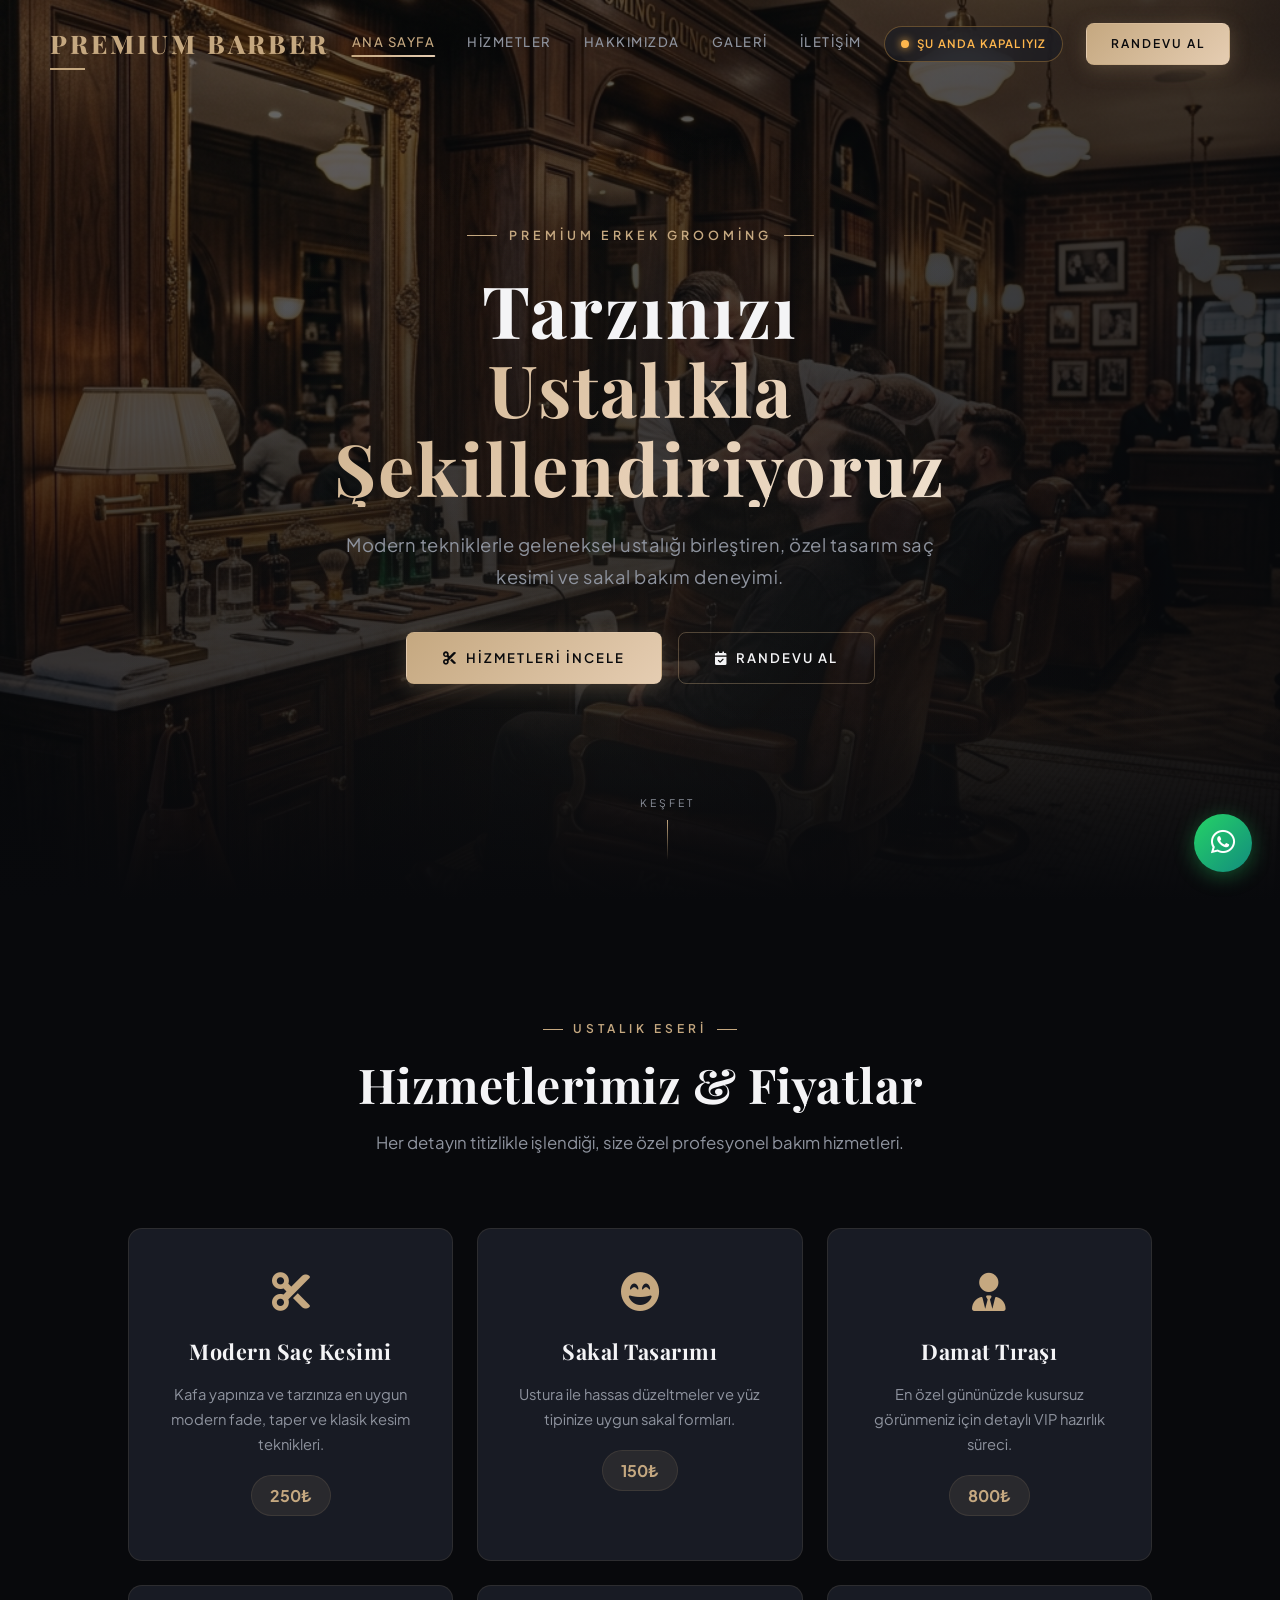
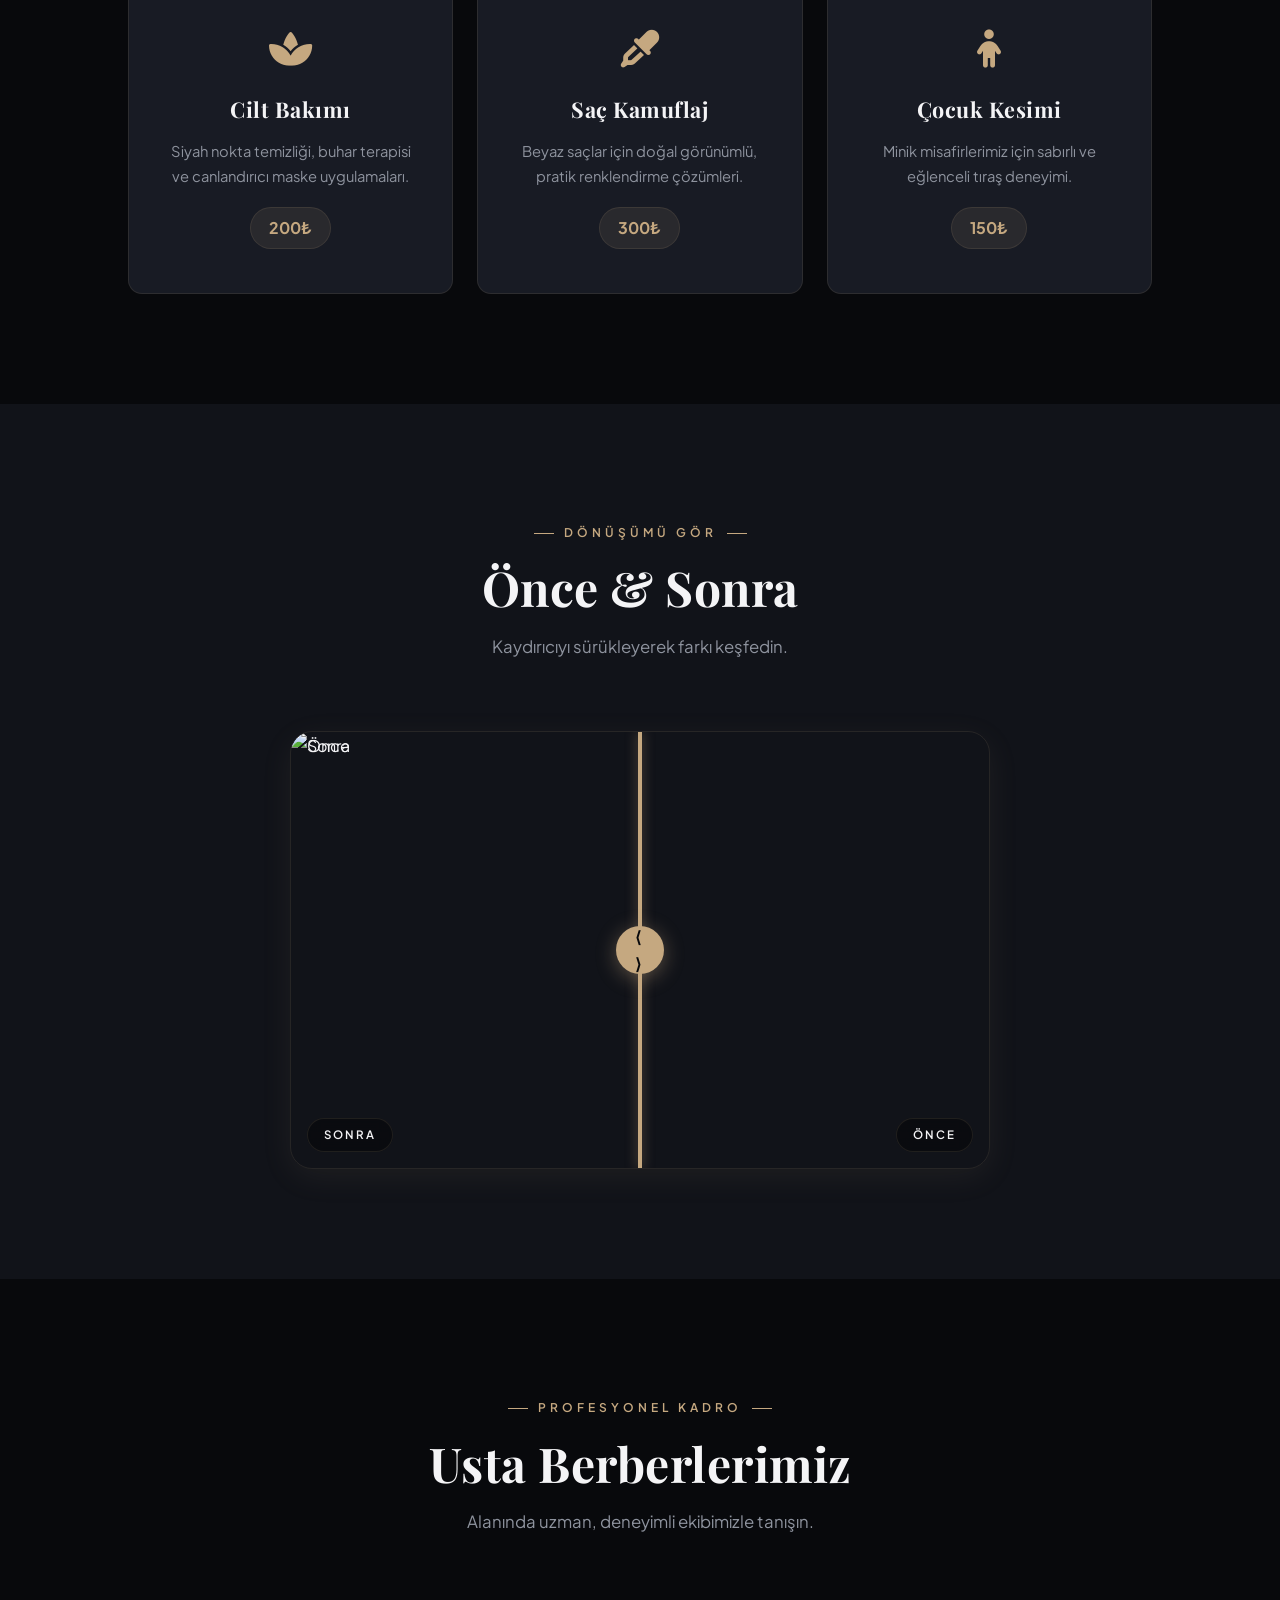
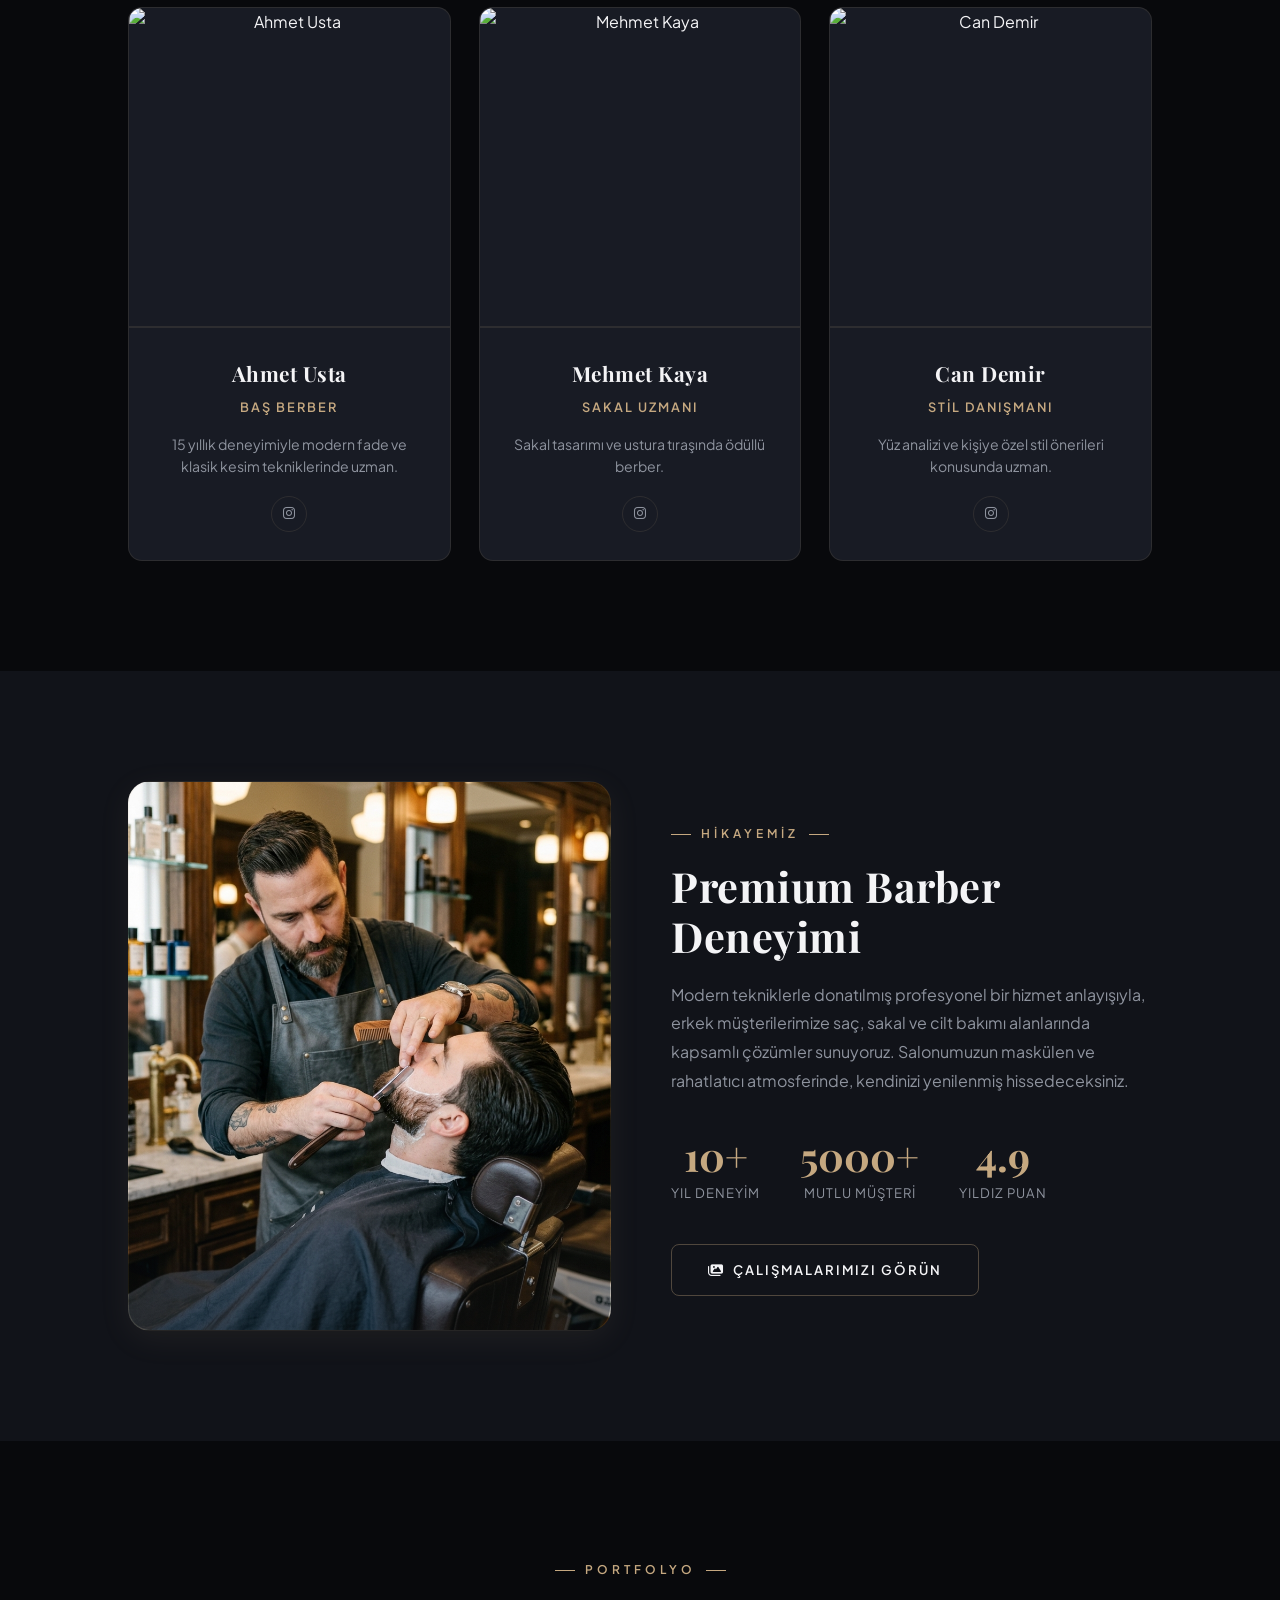
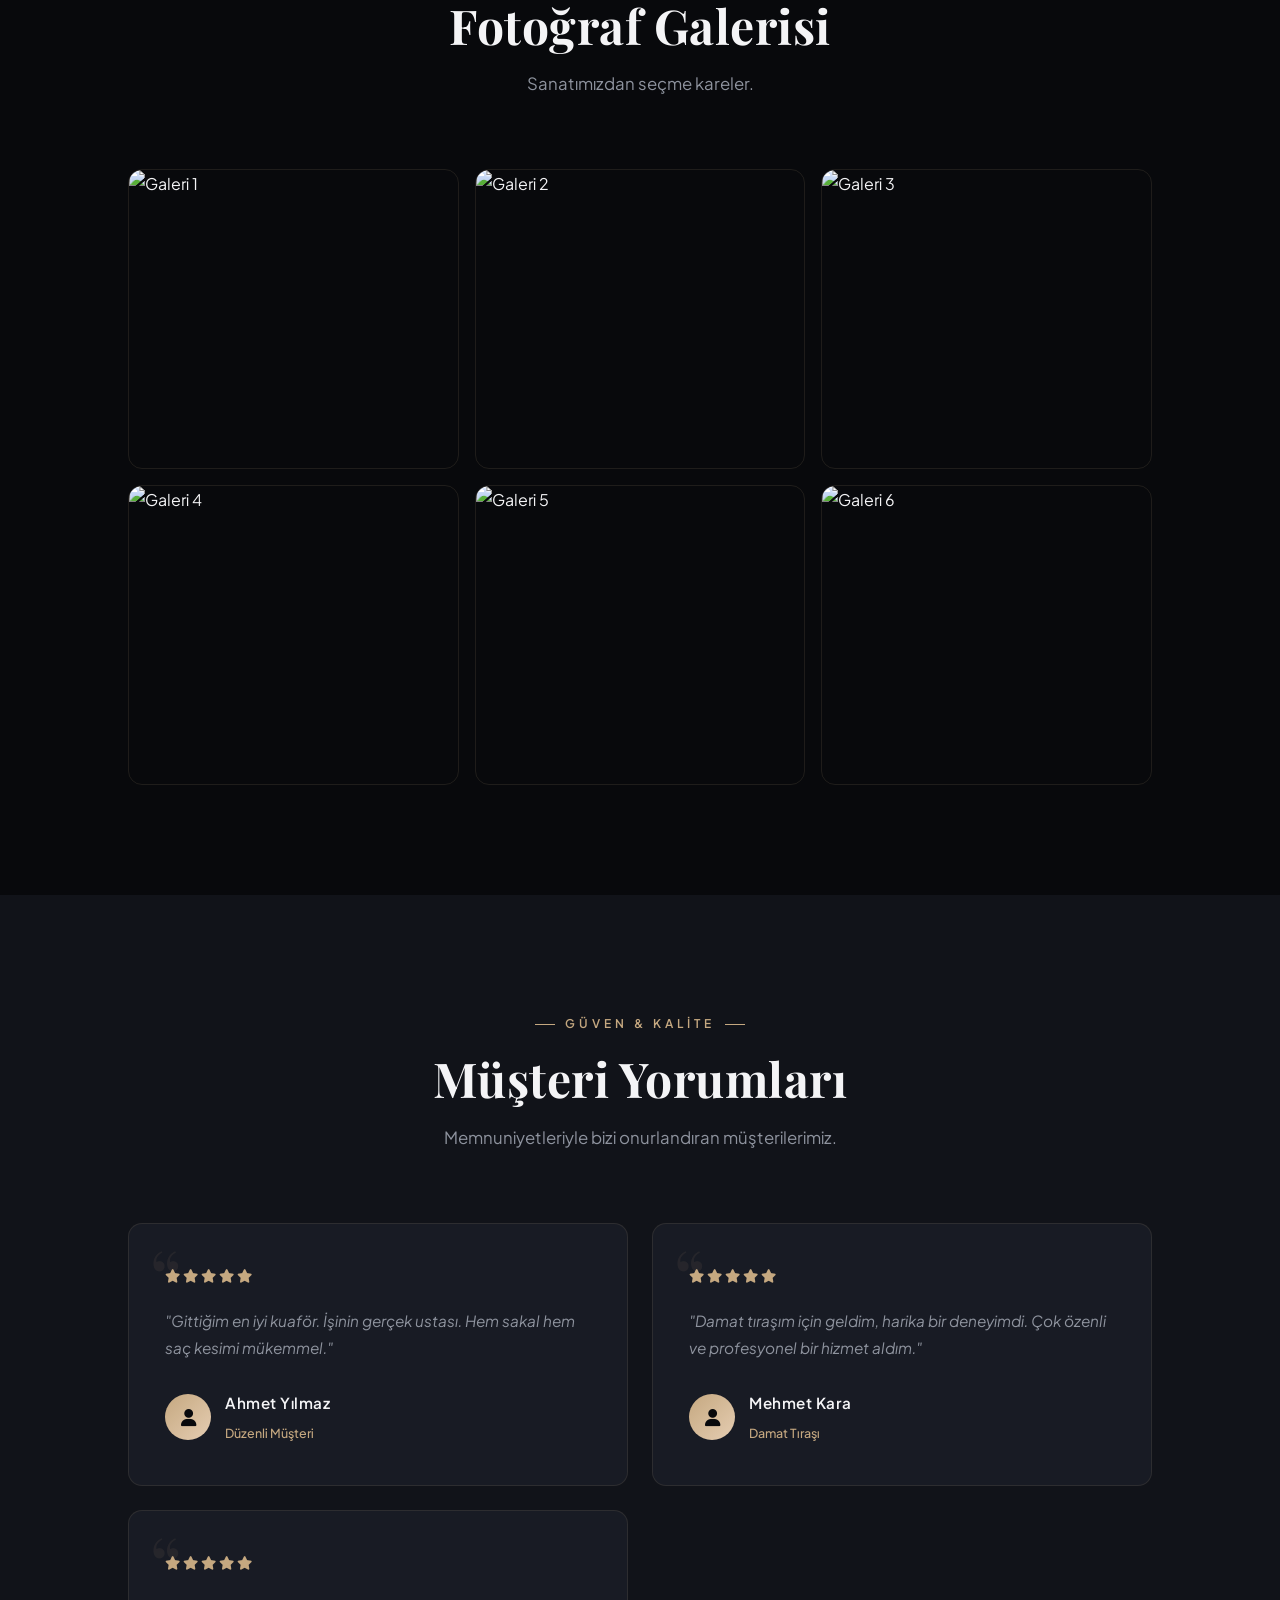
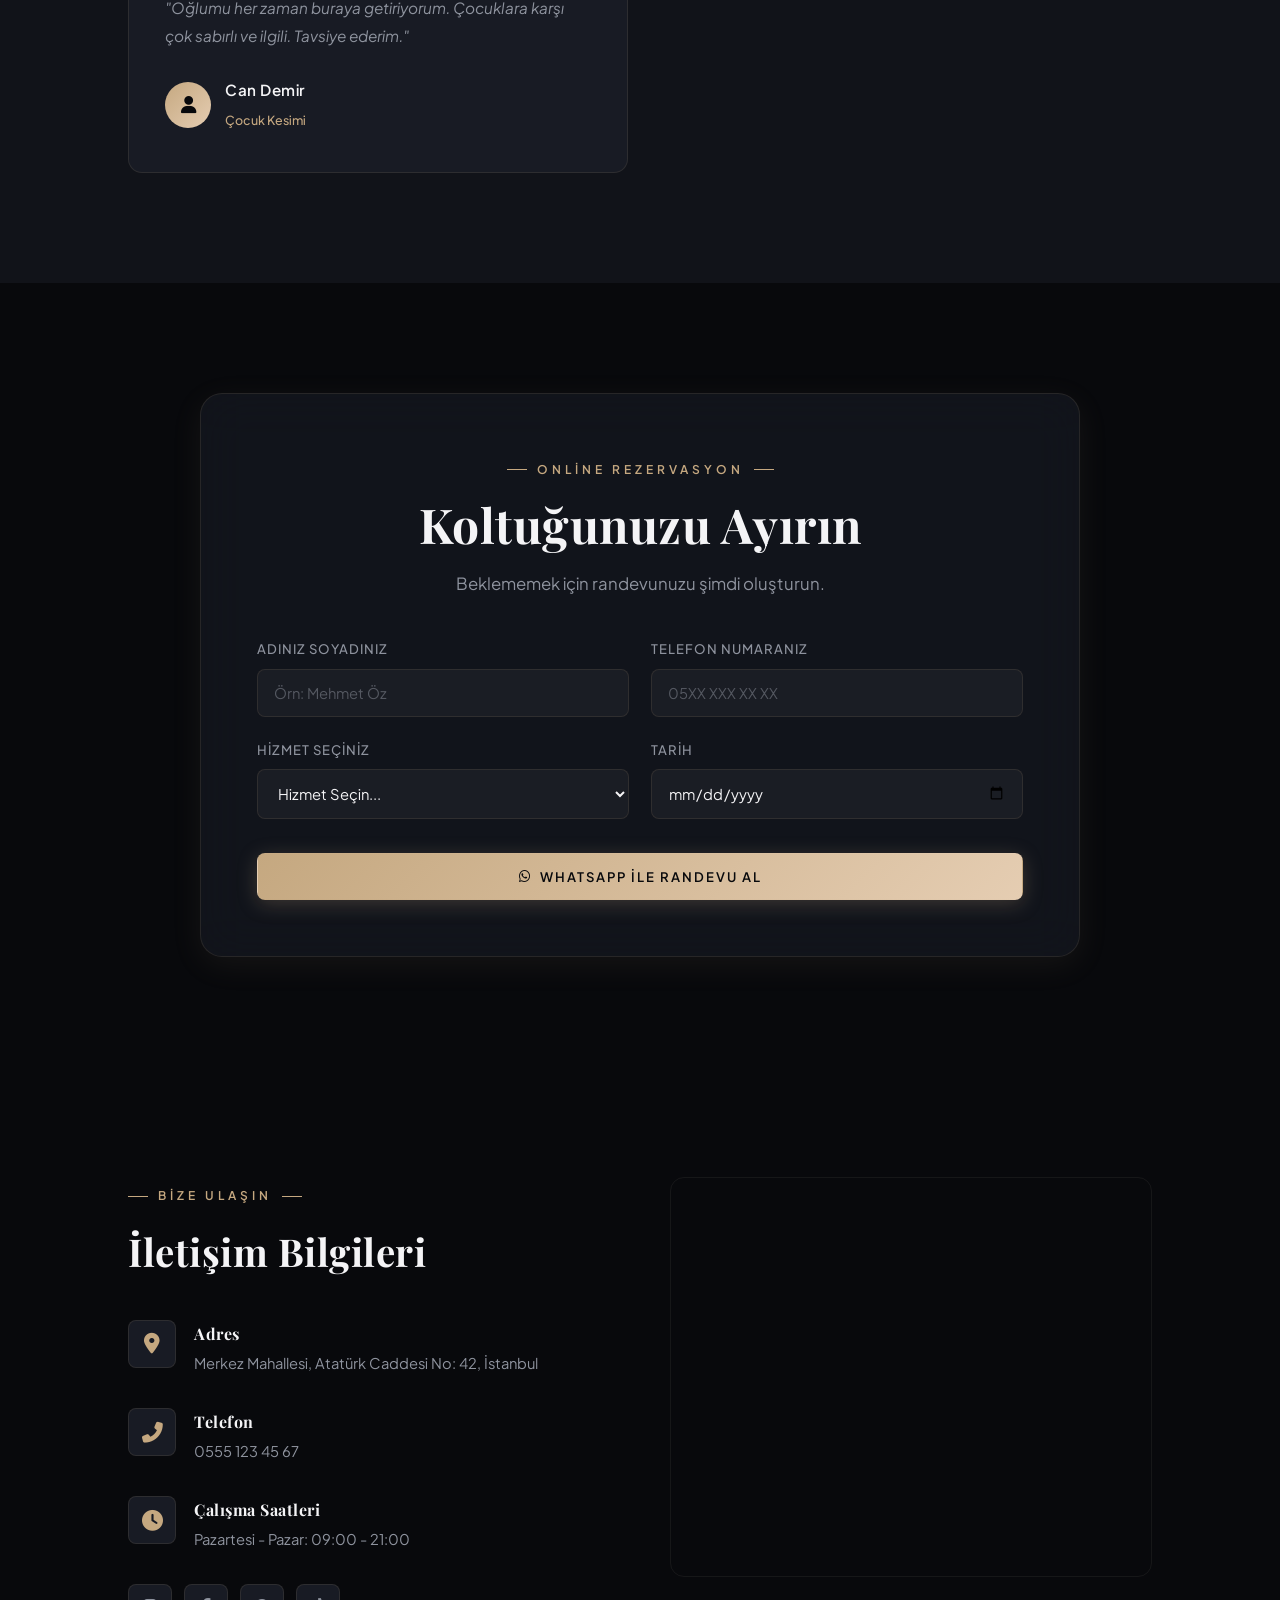
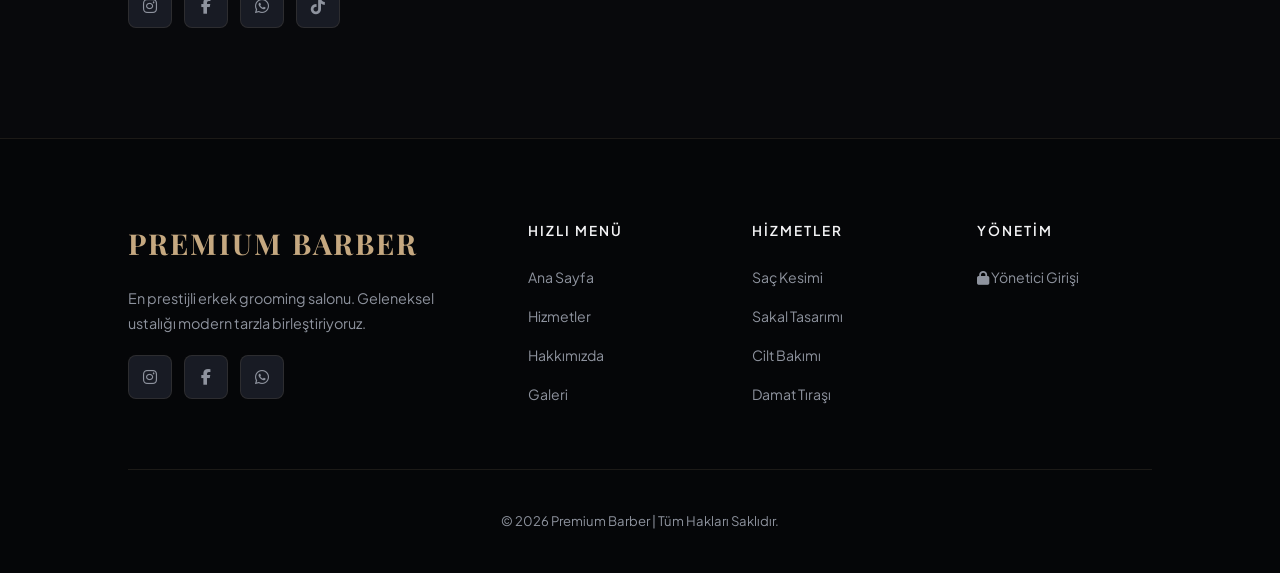
==== commit a2b32548: "feat: integrate Firebase Firestore cloud database with automatic localStorage fallback" ====
--- a/index.html
+++ b/index.html
@@ -287,6 +287,8 @@
         <i class="fab fa-whatsapp"></i>
     </a>
 
+    <script src="config.js"></script>
+    <script src="database.js"></script>
     <script src="script.js"></script>
 </body>
 </html>
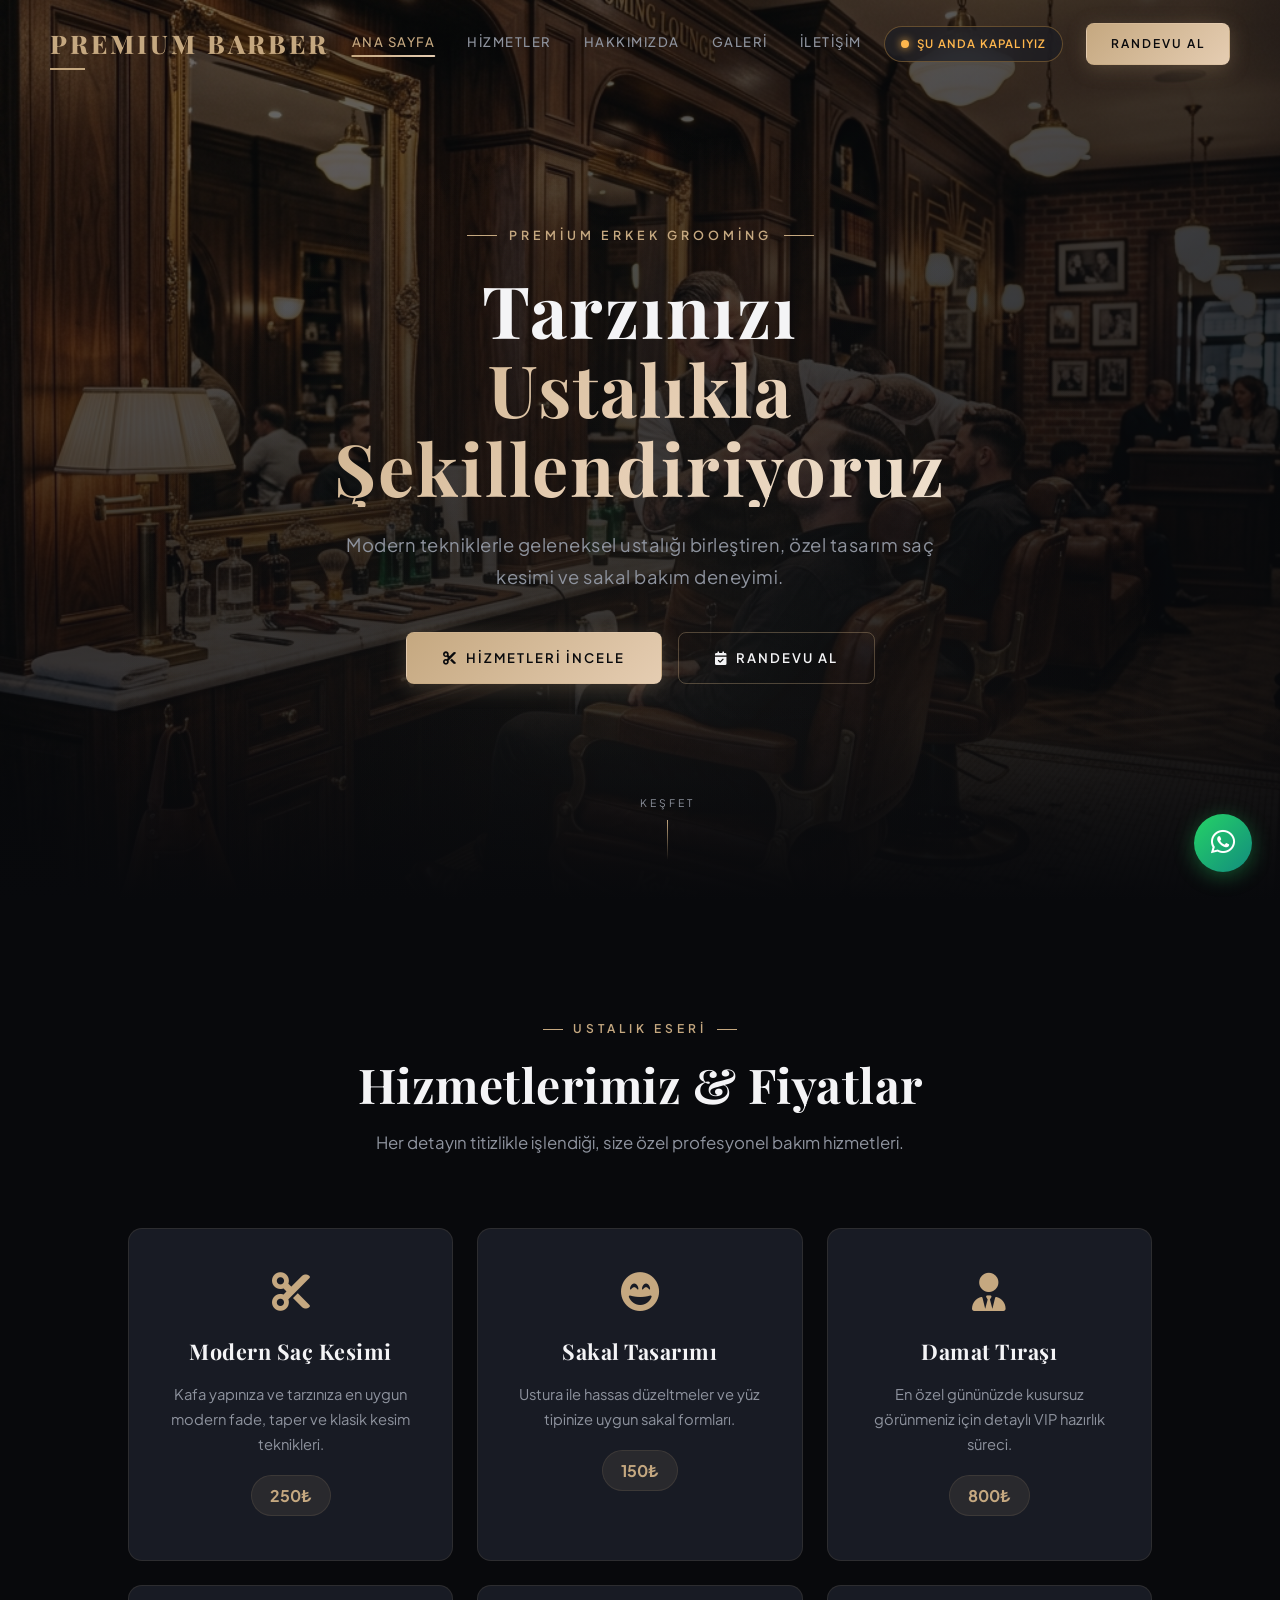
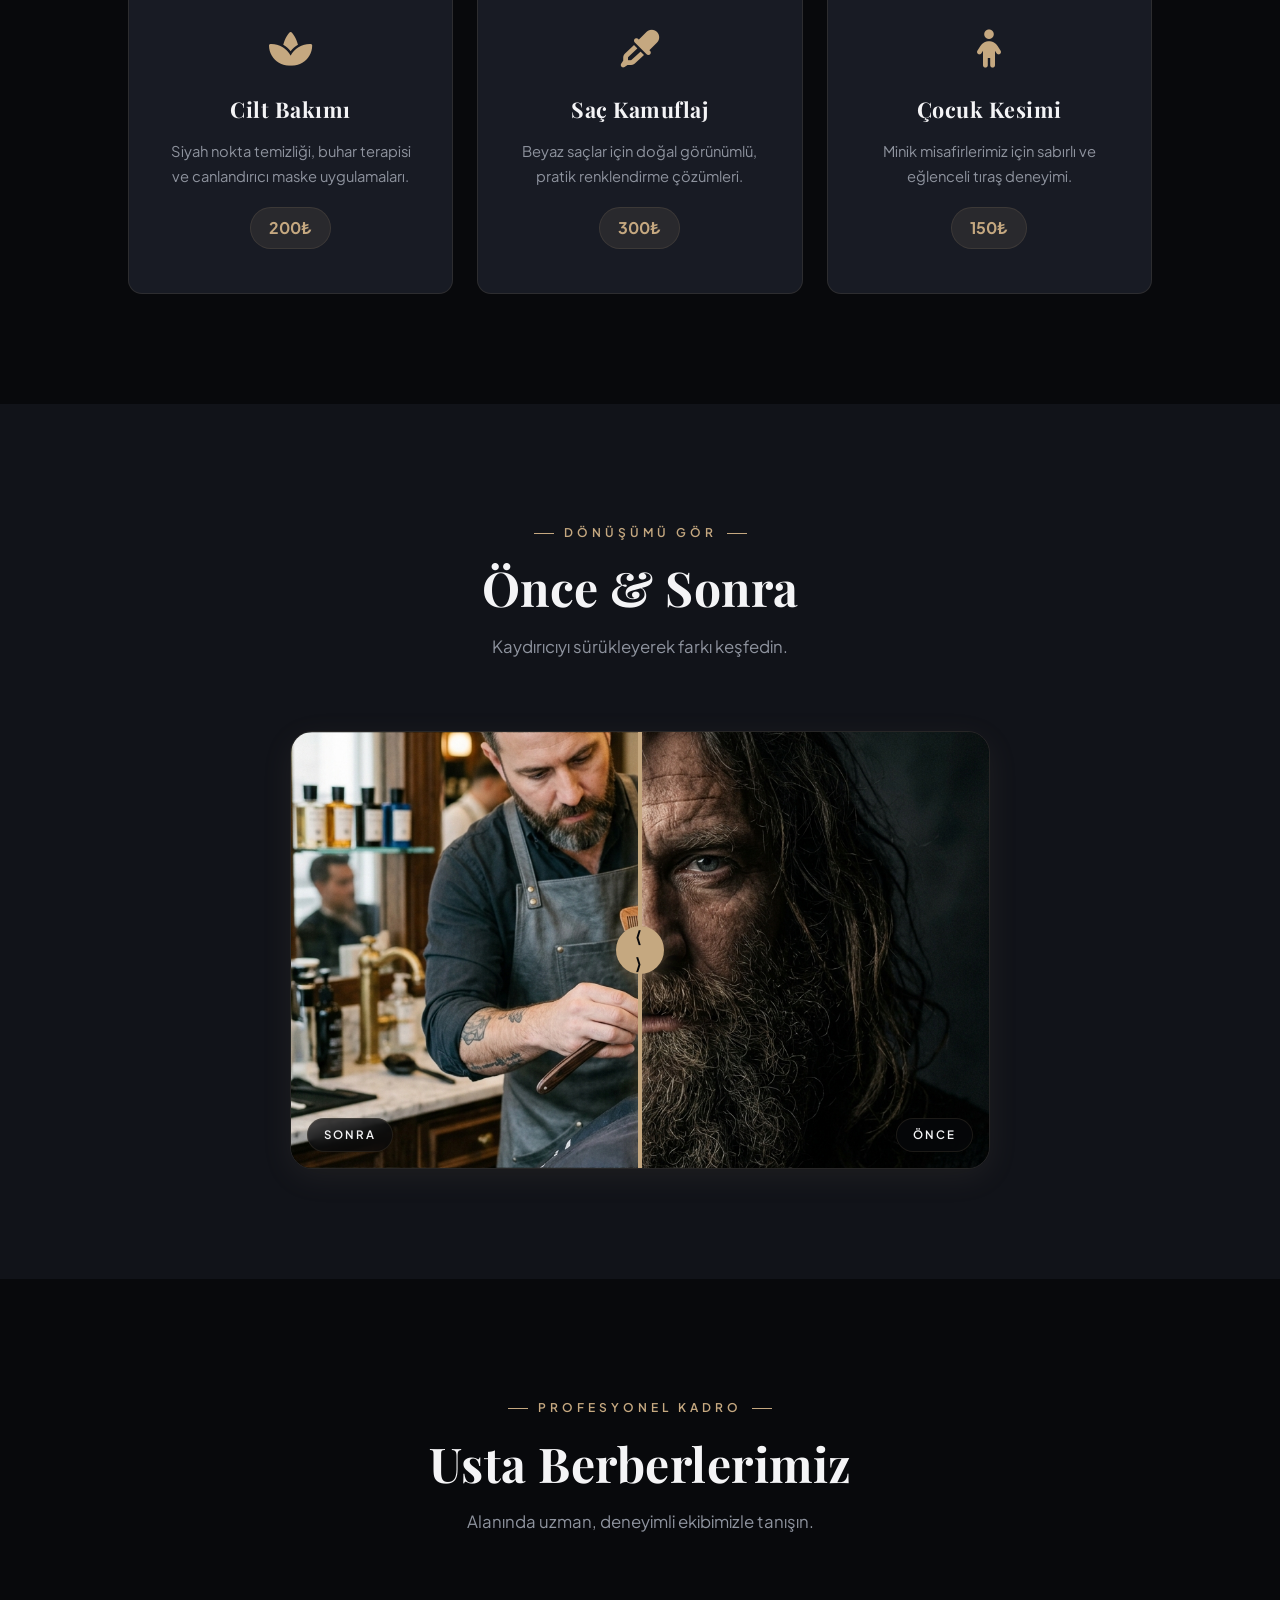
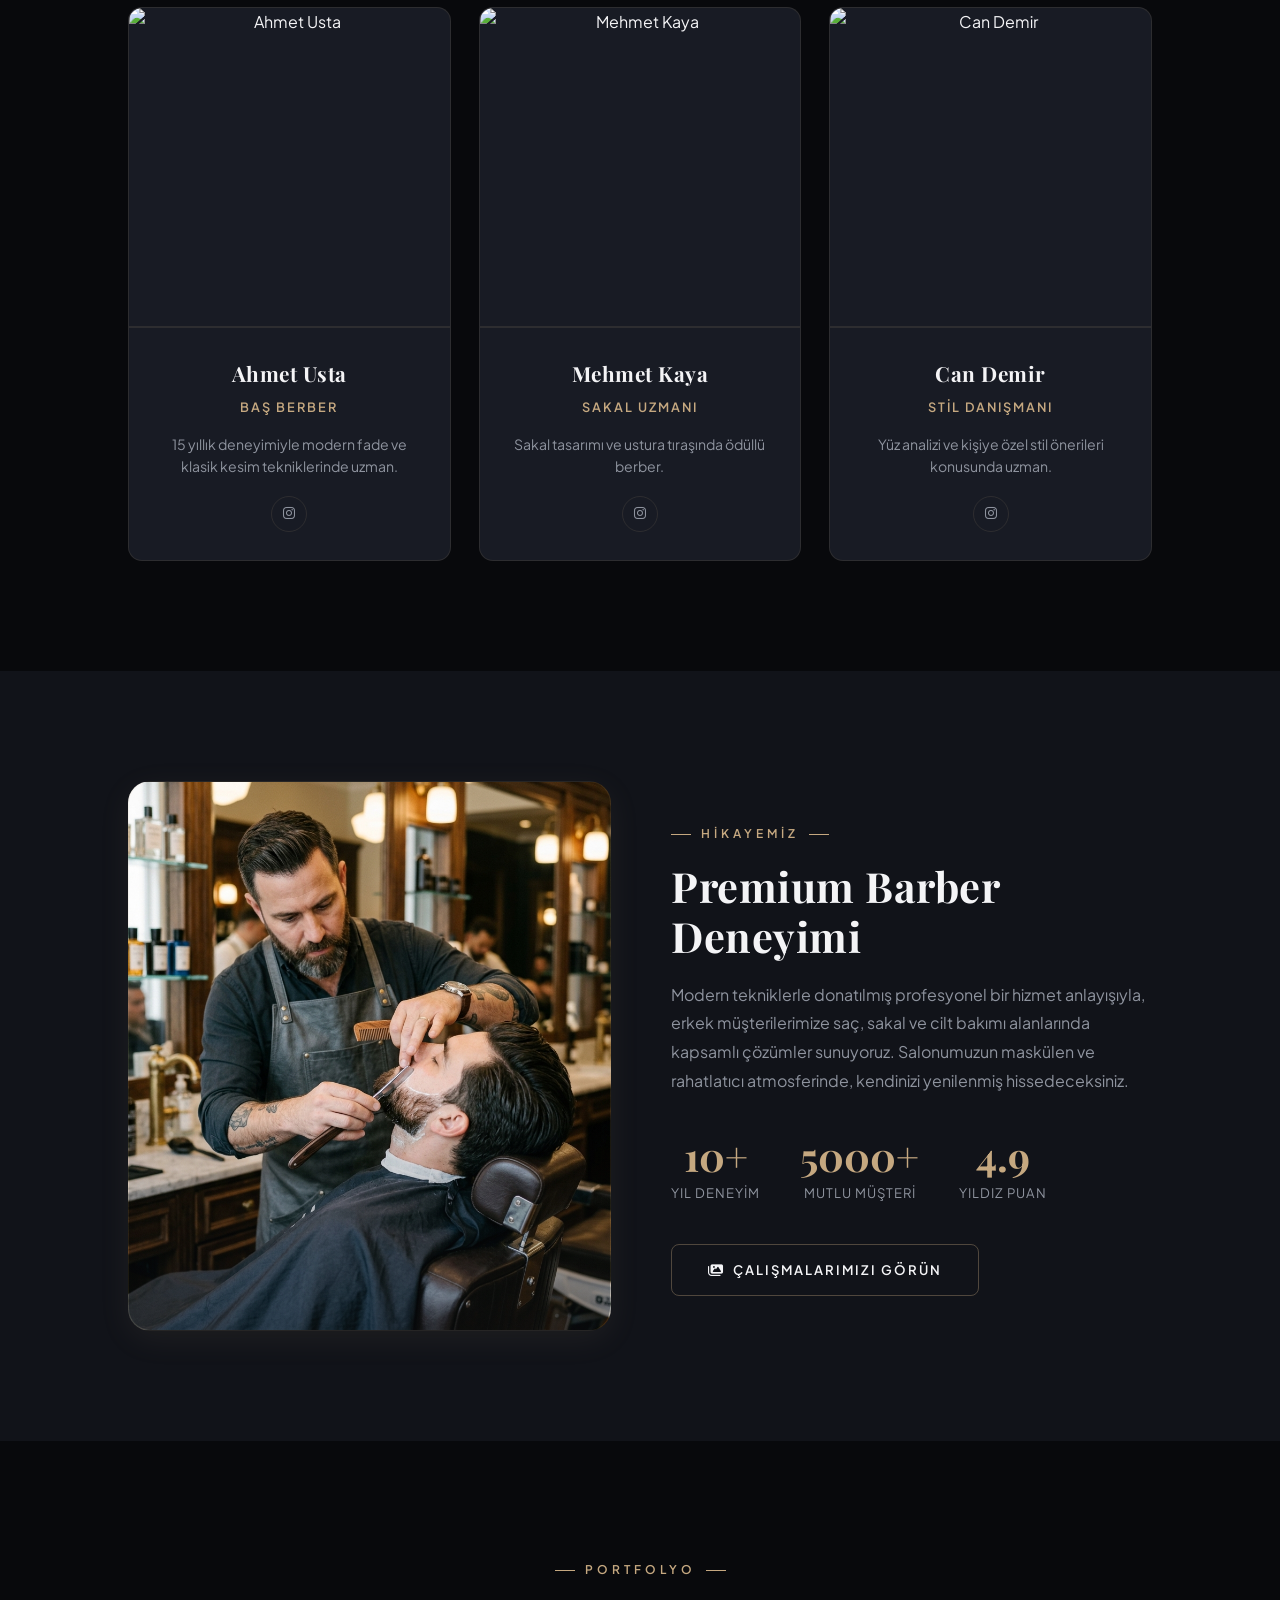
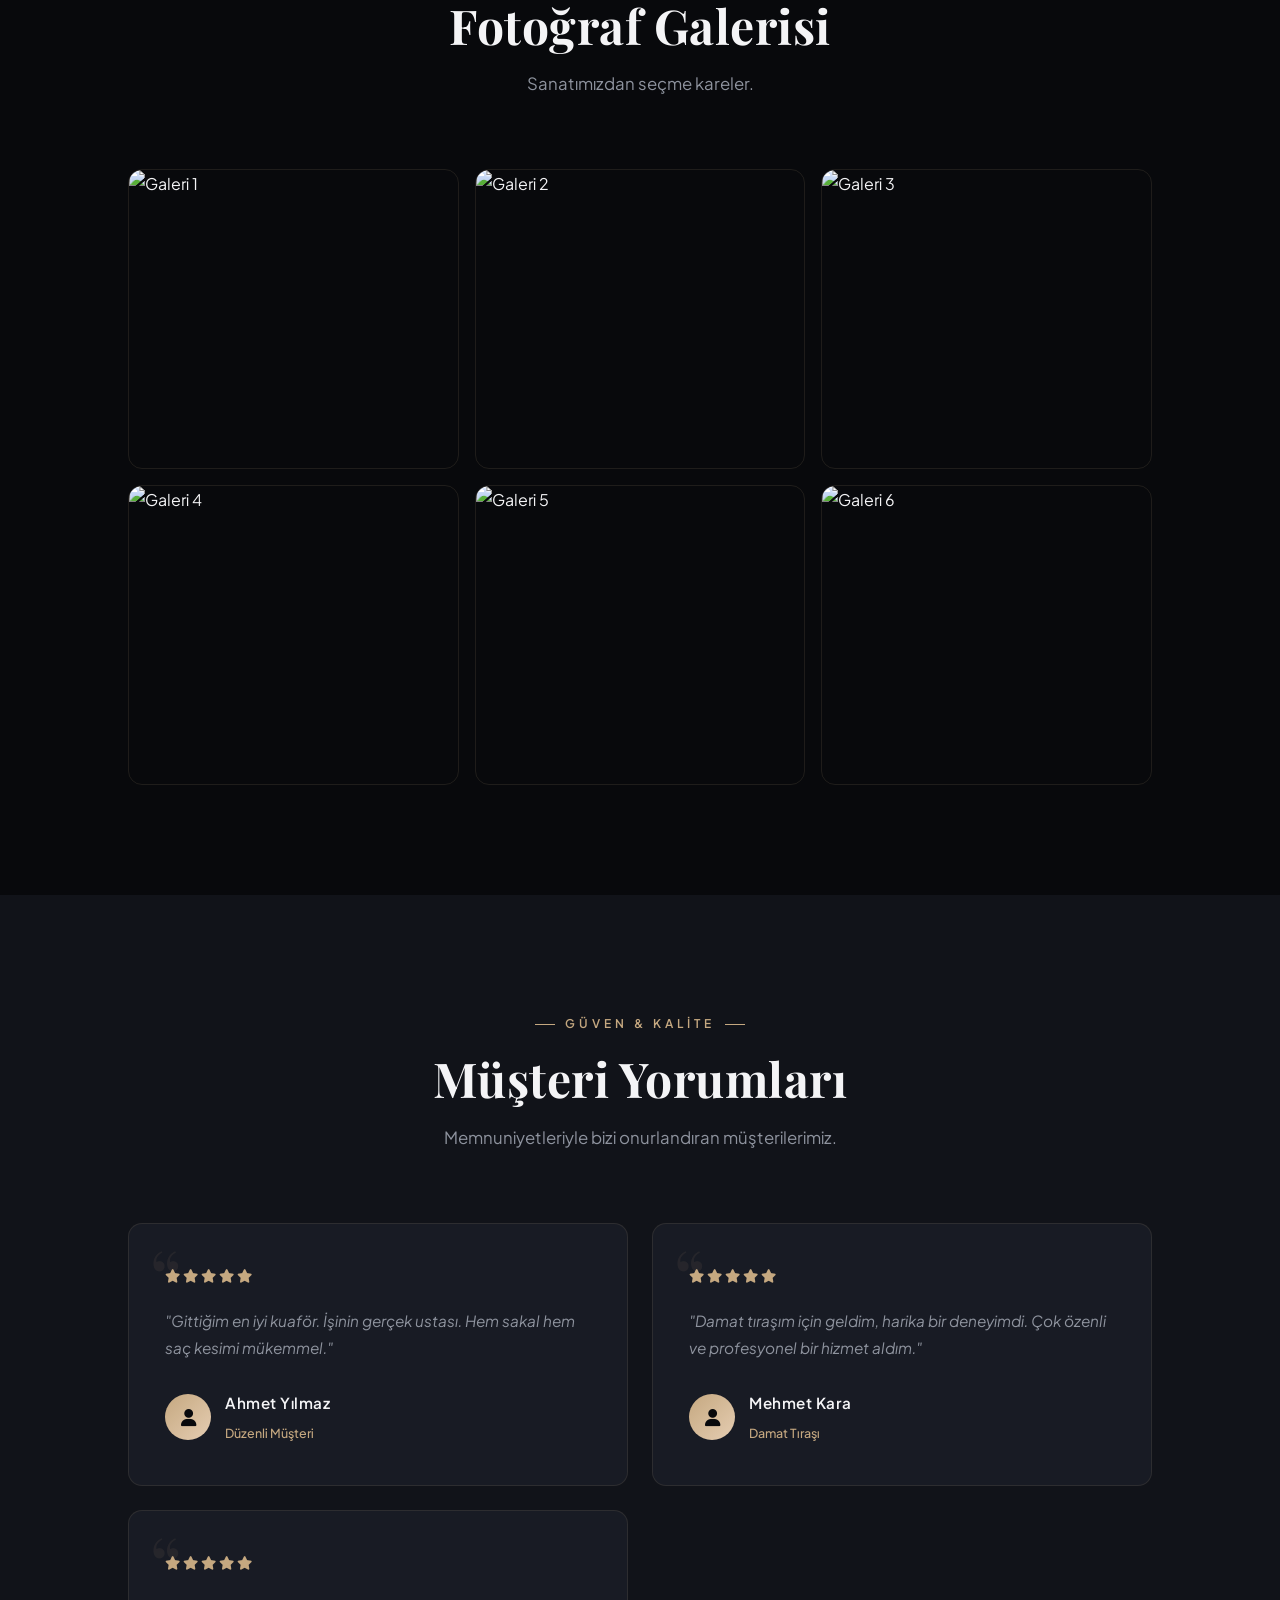
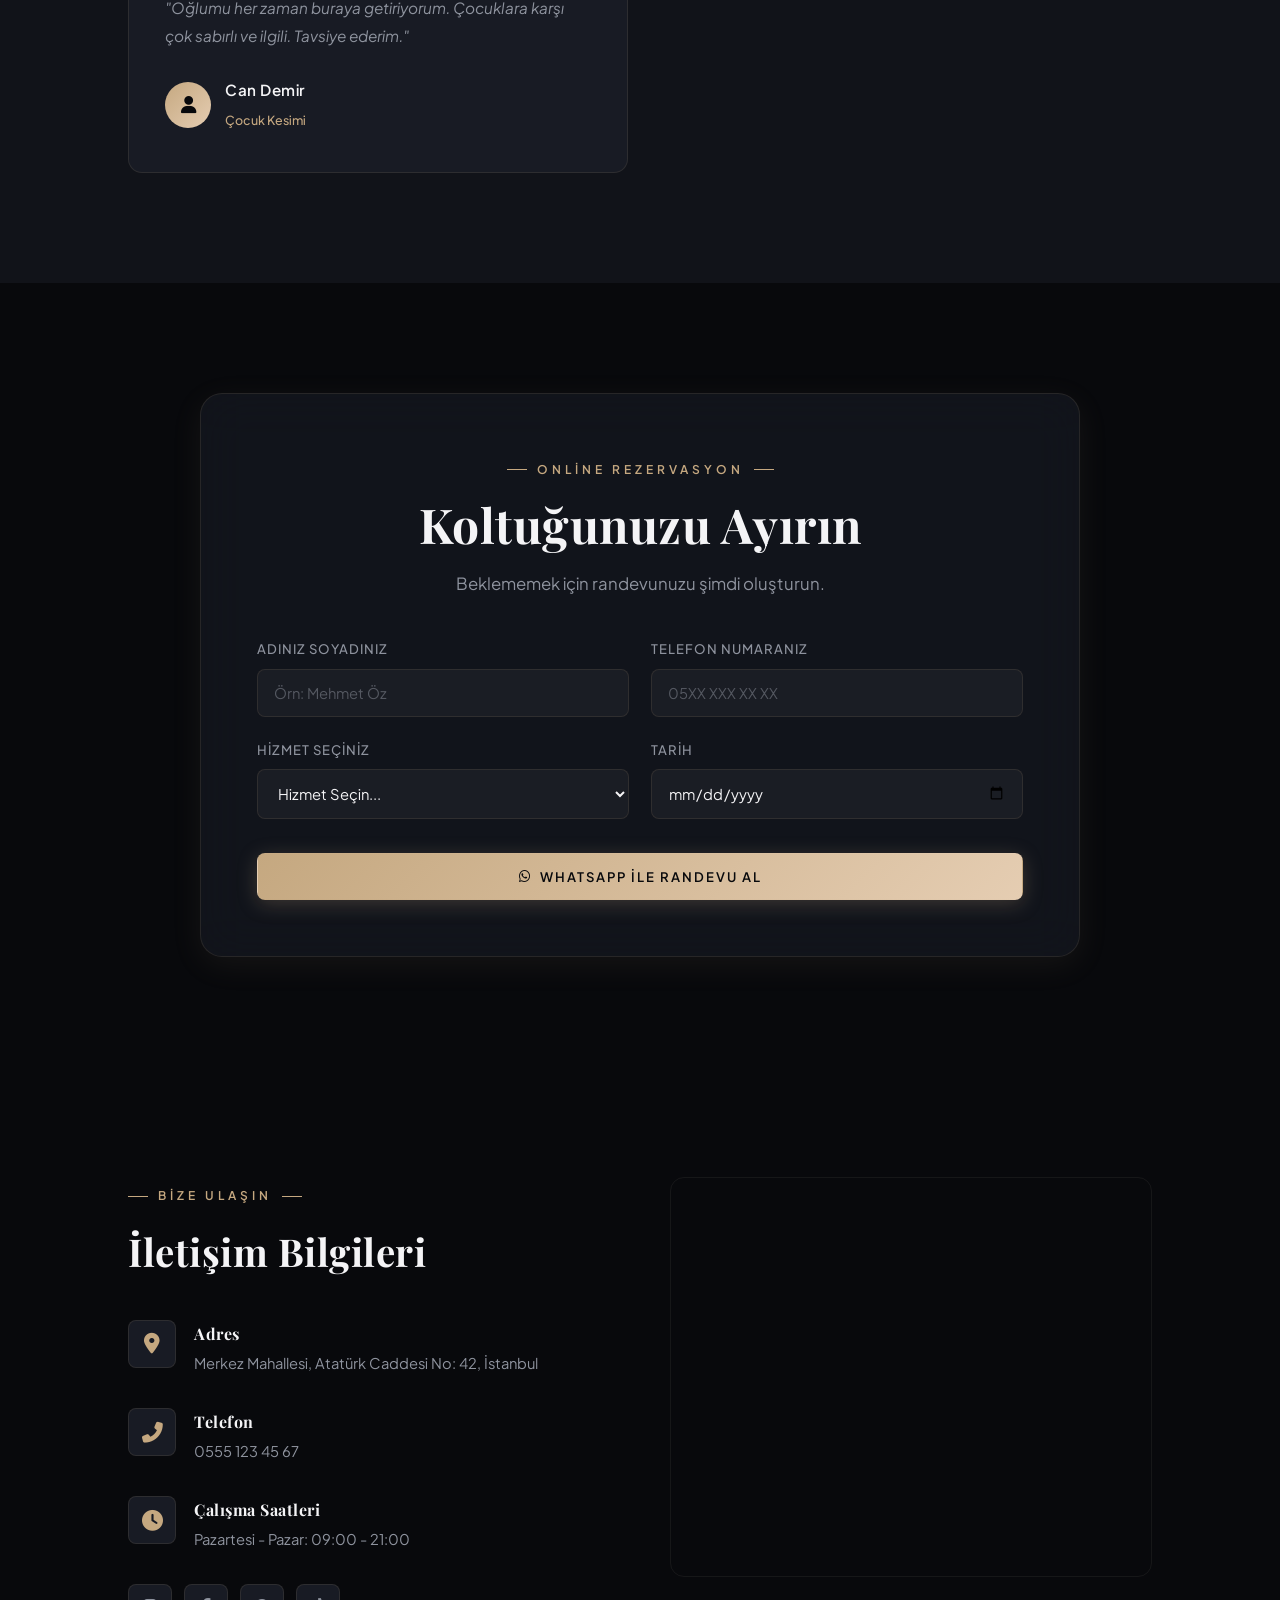
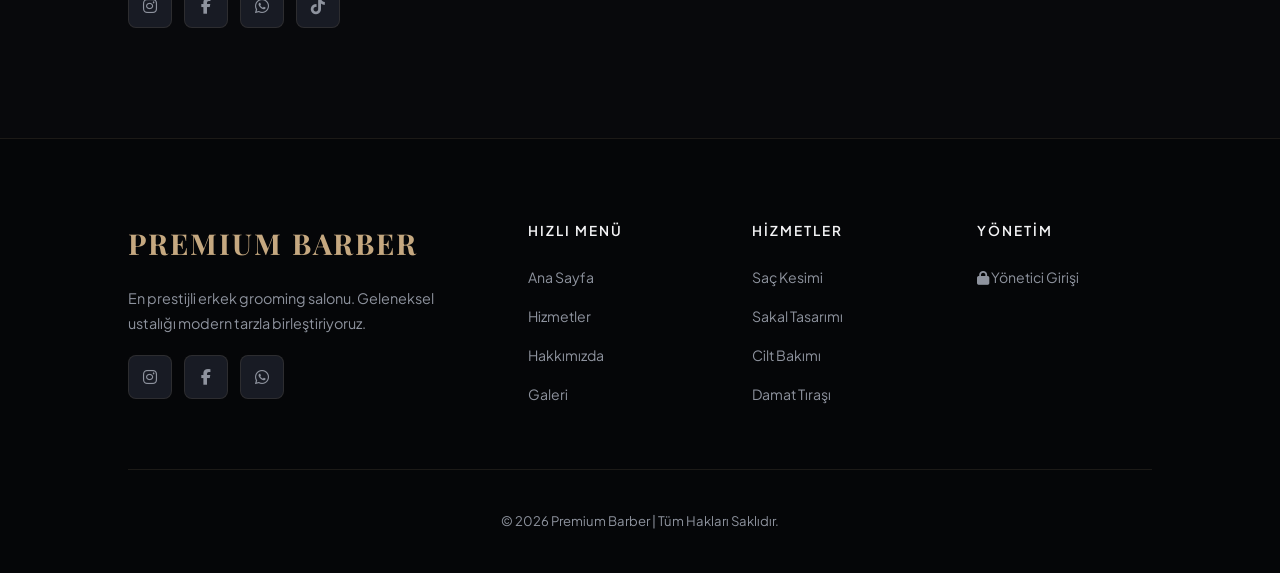
==== commit 7263a2e0: "fix: replace blocked Unsplash images with local assets and unblocked Pexels equivalents for Turkish " ====
--- a/index.html
+++ b/index.html
@@ -85,8 +85,8 @@
         </div>
         
         <div class="ba-container" id="baSlider">
-            <img class="ba-before" src="https://images.unsplash.com/photo-1621605815841-aa88c82b0ad2?auto=format&fit=crop&q=80&w=900" alt="Önce">
-            <img class="ba-after" src="https://images.unsplash.com/photo-1503951914875-452162b0f3f1?auto=format&fit=crop&q=80&w=900" alt="Sonra">
+            <img class="ba-before" src="assets/images/before-groom.png" alt="Önce">
+            <img class="ba-after" src="assets/images/service-beard.png" alt="Sonra">
             <div class="ba-handle" id="baHandle"></div>
             <div class="ba-label before-label">Önce</div>
             <div class="ba-label after-label">Sonra</div>
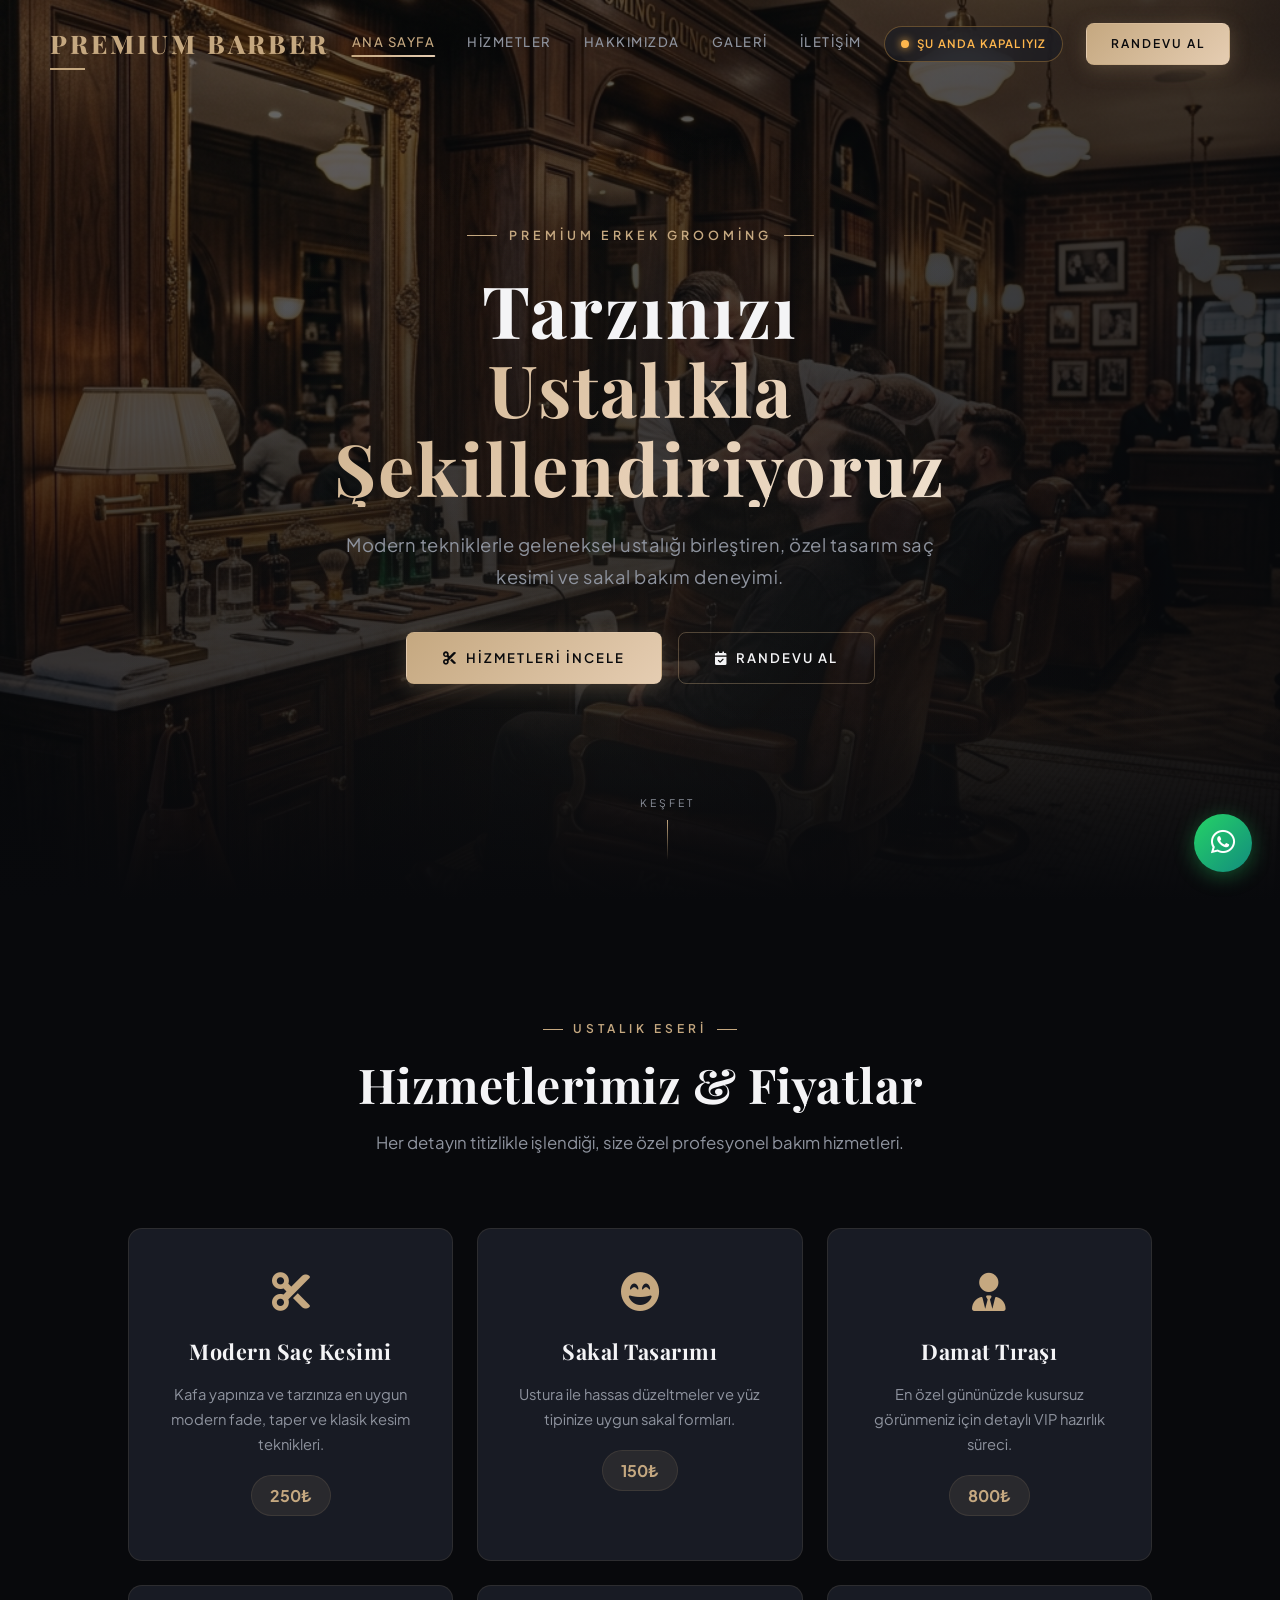
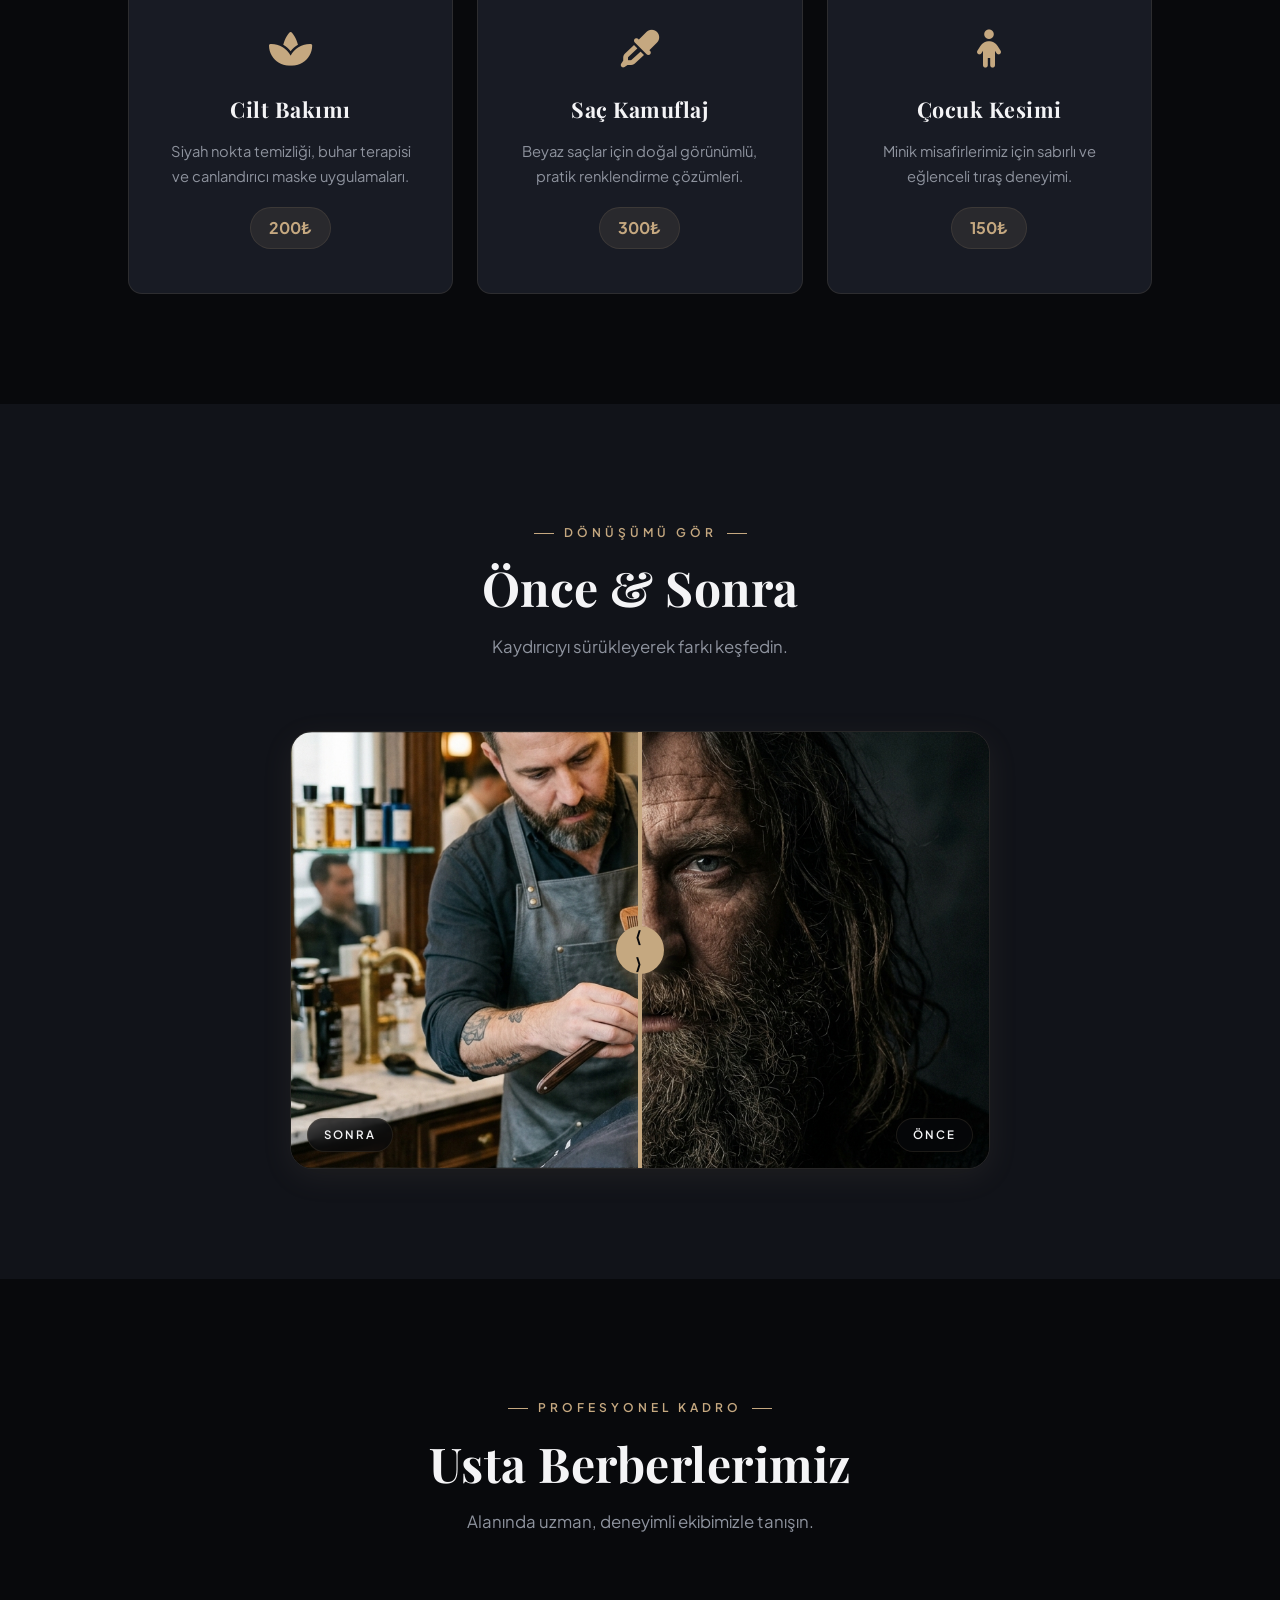
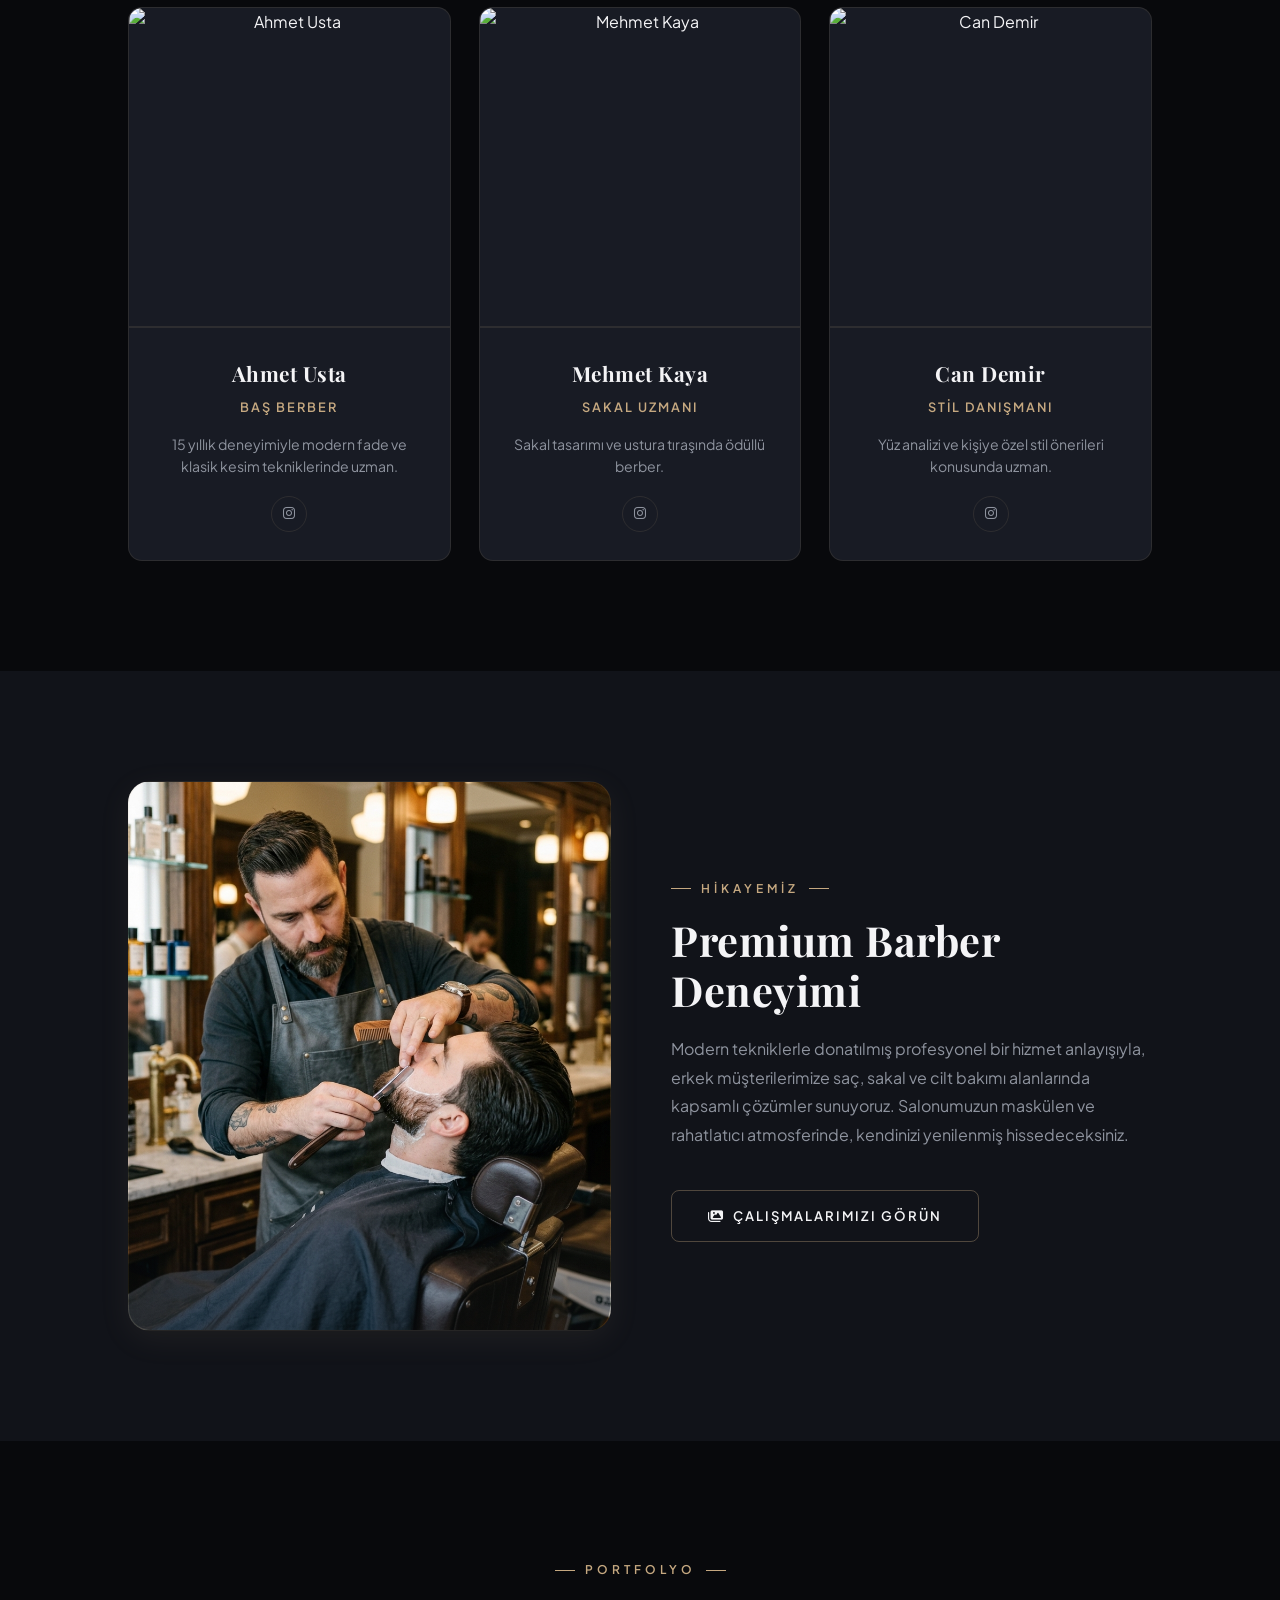
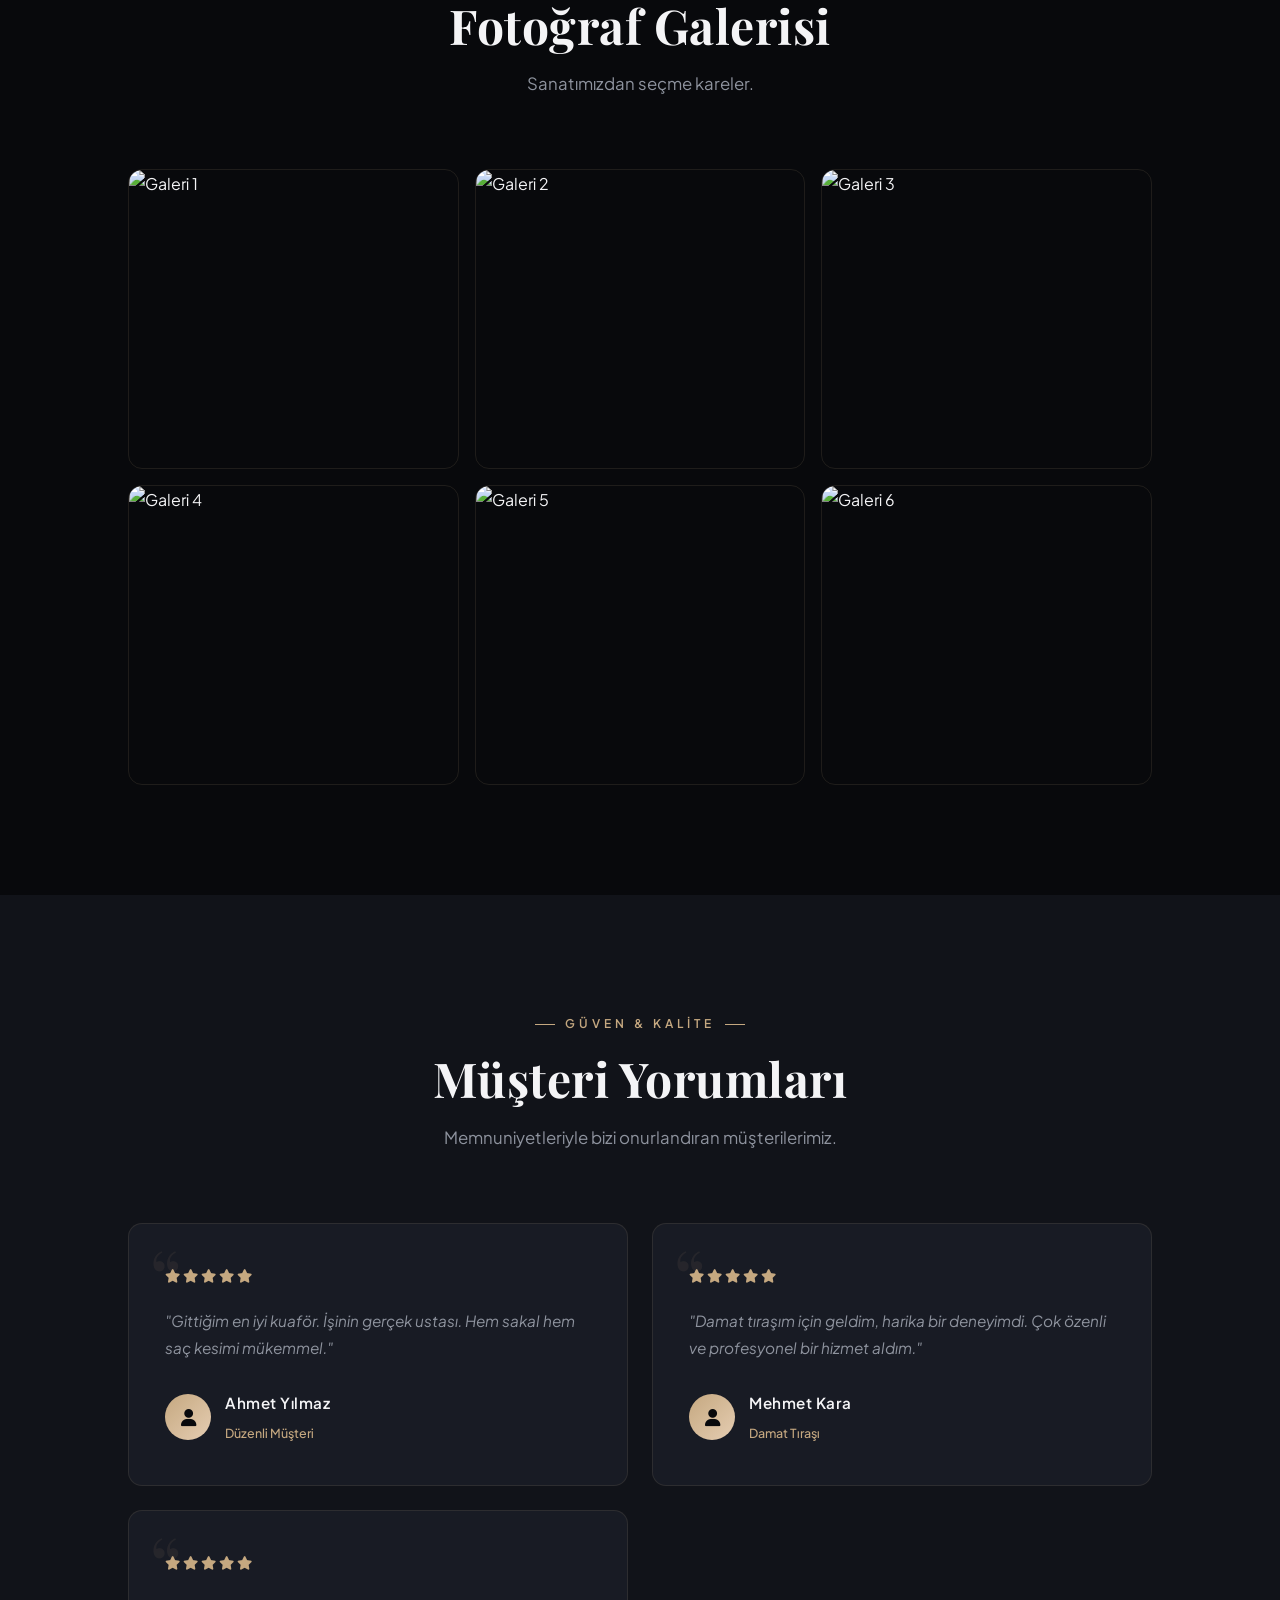
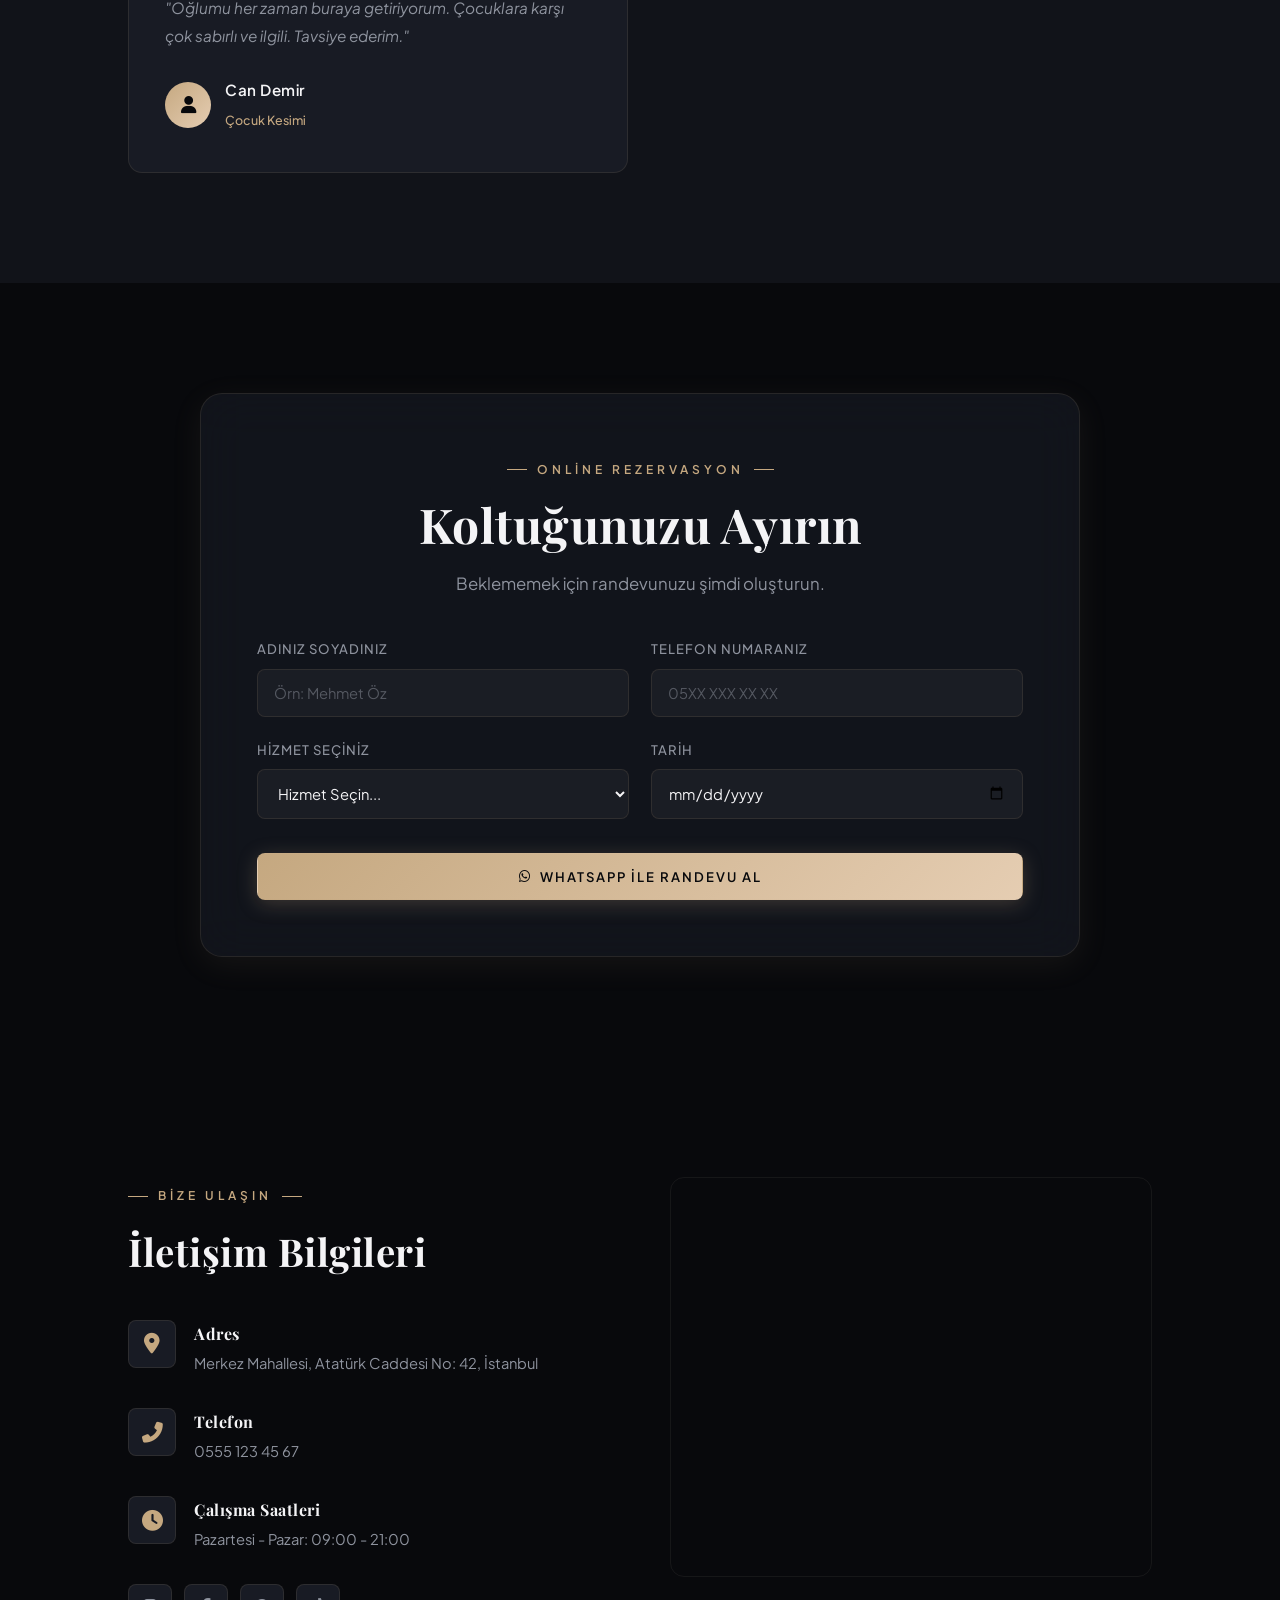
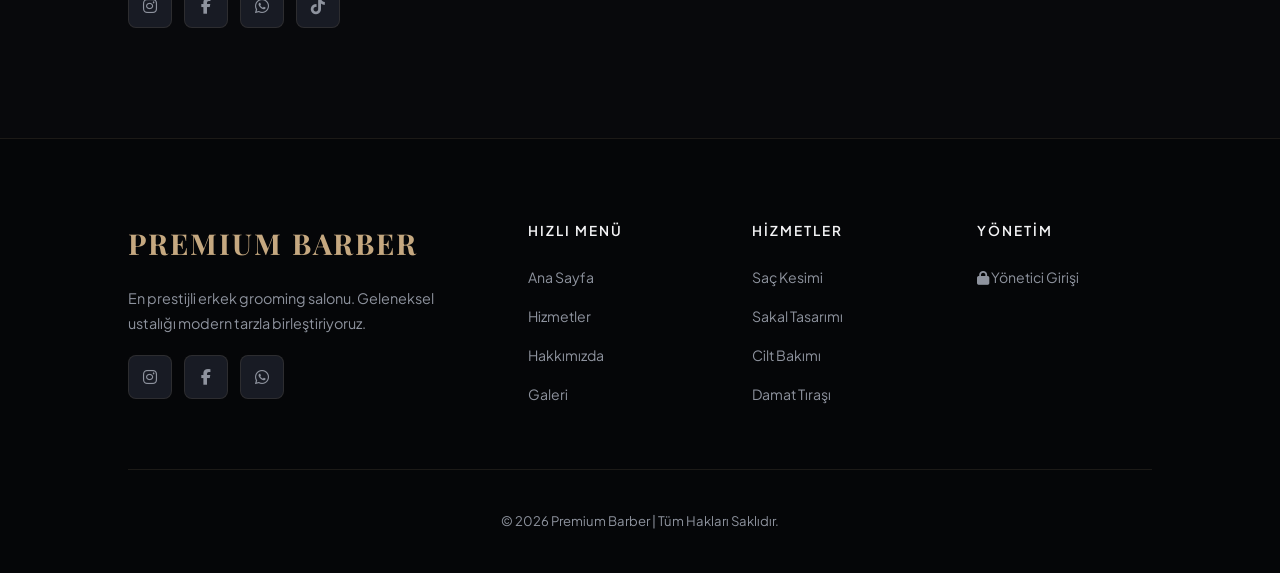
==== commit 3477dffd: "style: remove numerical experience statistics from index and hakkimizda pages" ====
--- a/index.html
+++ b/index.html
@@ -114,20 +114,7 @@
             <h2 id="dyn-about-title">Premium Barber Deneyimi</h2>
             <p id="dyn-about-text">Modern tekniklerle donatılmış profesyonel bir hizmet anlayışıyla, erkek müşterilerimize saç, sakal ve cilt bakımı alanlarında kapsamlı çözümler sunuyoruz. Salonumuzun maskülen ve rahatlatıcı atmosferinde, kendinizi yenilenmiş hissedeceksiniz.</p>
             
-            <div class="about-stats">
-                <div class="stat-item">
-                    <div class="stat-number" id="statYears">10+</div>
-                    <div class="stat-label">Yıl Deneyim</div>
-                </div>
-                <div class="stat-item">
-                    <div class="stat-number" id="statClients">5000+</div>
-                    <div class="stat-label">Mutlu Müşteri</div>
-                </div>
-                <div class="stat-item">
-                    <div class="stat-number" id="statRating">4.9</div>
-                    <div class="stat-label">Yıldız Puan</div>
-                </div>
-            </div>
+
 
             <a href="galeri.html" class="btn btn-outline" style="margin-top: 40px;"><i class="fas fa-images"></i> Çalışmalarımızı Görün</a>
         </div>
